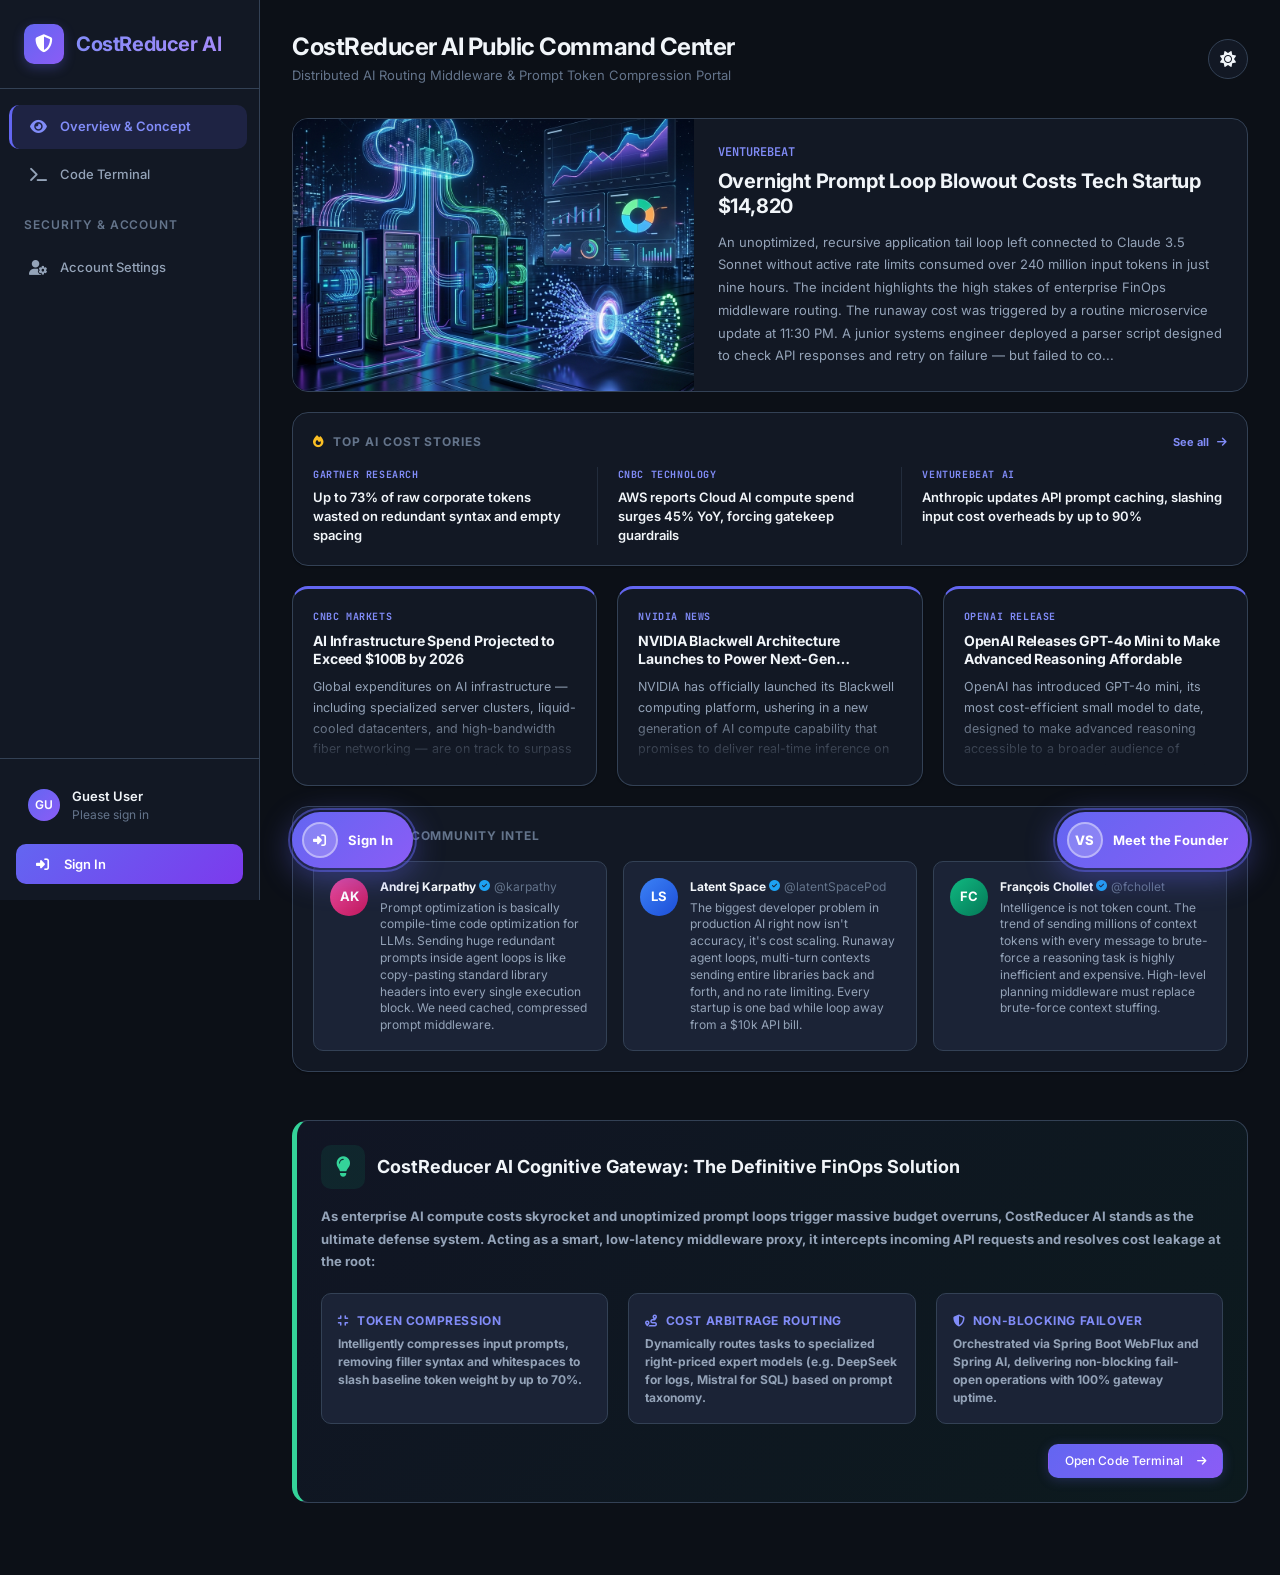
==== frontend/dashboard.html @ 660984e2 "Secure variable configuration for cloud deployment" ====
<!DOCTYPE html>
<html lang="en" style="background-color: #0C1017;">
<head>
    <meta charset="UTF-8">
    <meta name="viewport" content="width=device-width, initial-scale=1.0">
    <meta name="description" content="CostReducer AI Dashboard - Cognitive FinOps AI routing and news portal.">
    <title>Overview & Concept - CostReducer AI</title>
    <link rel="icon" type="image/png" href="images/favicon.png">
    
    <!-- Theme Toggle Flash Prevention -->
    <script>
        (function() {
            const theme = localStorage.getItem('theme') || 'dark';
            if (theme === 'light') {
                document.documentElement.classList.add('light-theme');
                document.documentElement.style.backgroundColor = '#f8fafc';
            } else {
                document.documentElement.style.backgroundColor = '#0C1017';
            }
        })();
    </script>

    <!-- CSS Custom Properties & Core Styles -->
    <link rel="stylesheet" href="css/variables.css">
    <link rel="stylesheet" href="css/base.css">
    <link rel="stylesheet" href="css/components.css">
    <link rel="stylesheet" href="css/layout.css">
    <link rel="stylesheet" href="css/dashboard.css">
    <link rel="stylesheet" href="css/responsive.css">
    
    <!-- Font Awesome Icons -->
    <link rel="stylesheet" href="https://cdnjs.cloudflare.com/ajax/libs/font-awesome/6.4.0/css/all.min.css">
</head>
<body class="bg-primary text-primary">

    <div class="app-layout">
        <!-- Sidebar Navigation Container -->
        <aside id="sidebar" class="sidebar"></aside>

        <!-- Main Content Area -->
        <main class="main-content" style="position: relative;">
            <!-- Header Container -->
            <header id="page-header" class="page-header"></header>

            <!-- Solid White Loading Screen -->
            <div id="page-skeleton" class="skeleton-overlay"></div>

            <!-- Content Wrapper -->
            <div id="main-content-wrapper" style="opacity: 1;">
                <!-- MSN-Style Widgets Layout Grid -->
                <div class="dashboard-widgets-layout">
                    <!-- Right Panel: Main Dashboard News & Financial Widgets Grid -->
                    <div class="dashboard-main-widgets">
                    
                    <!-- News Masonry Grid (Dynamic) -->
                    <div class="news-grid" id="newsGrid"></div>  </div>

                    <!-- STANDOUT SOLUTION CALLOUT BLOCK -->
                    <div class="solution-block-card">
                        <div class="solution-header">
                            <div class="solution-icon">
                                <i class="fas fa-lightbulb"></i>
                            </div>
                            <div class="solution-title">CostReducer AI Cognitive Gateway: The Definitive FinOps Solution</div>
                        </div>
                        <b class="text-secondary" style="font-size: var(--text-sm); line-height: var(--leading-relaxed); margin-bottom: var(--space-4);">
                            As enterprise AI compute costs skyrocket and unoptimized prompt loops trigger massive budget overruns, <b>CostReducer AI</b> stands as the ultimate defense system. Acting as a smart, low-latency middleware proxy, it intercepts incoming API requests and resolves cost leakage at the root:
                        </p>
                        
                        <div class="solution-grid">
                            <!-- Feature 1 -->
                            <div class="solution-item">
                                <div class="solution-item-title"><i class="fas fa-compress" style="margin-right: 4px;"></i> Token Compression</div>
                                <div class="solution-item-desc">
                                    Intelligently compresses input prompts, removing filler syntax and whitespaces to slash baseline token weight by up to 70%.
                                </div>
                            </div>
                            <!-- Feature 2 -->
                            <div class="solution-item">
                                <div class="solution-item-title"><i class="fas fa-route" style="margin-right: 4px;"></i> Cost Arbitrage Routing</div>
                                <div class="solution-item-desc">
                                    Dynamically routes tasks to specialized right-priced expert models (e.g. DeepSeek for logs, Mistral for SQL) based on prompt taxonomy.
                                </div>
                            </div>
                            <!-- Feature 3 -->
                            <div class="solution-item">
                                <div class="solution-item-title"><i class="fas fa-shield-halved" style="margin-right: 4px;"></i> Non-Blocking Failover</div>
                                <div class="solution-item-desc">
                                    Orchestrated via Spring Boot WebFlux and Spring AI, delivering non-blocking fail-open operations with 100% gateway uptime.
                                </div>
                            </div>
                        </div>
                        
                        <div style="margin-top: var(--space-5); display: flex; justify-content: flex-end;">
                            <a href="terminal.html" class="btn btn-primary btn-sm" style="border-radius: var(--radius-md); padding: 8px 16px;">
                                Open Code Terminal <i class="fas fa-arrow-right" style="margin-left: 6px;"></i>
                            </a>
                        </div>
                    </div>
                </div>
            </div>

        </div>

        </main>
    </div>

    <!-- ── Floating "Meet the Founder" FAB ── -->
    <button id="founderFab" onclick="openFounderModal()" aria-label="Meet the Founder">
        <div class="fab-avatar">VS</div>
        <span class="fab-label">Meet the Founder</span>
    </button>

    <!-- ── Floating "Sign In" FAB (Shown only when guest) ── -->
    <button id="signInFab" onclick="window.location.href='login.html'" aria-label="Sign In" style="display: none;">
        <div class="fab-avatar"><i class="fas fa-sign-in-alt"></i></div>
        <span class="fab-label">Sign In</span>
    </button>

    <!-- ── Founder Modal ── -->
    <div id="founderModal" class="founder-modal-overlay" onclick="closeFounderModal(event)">
        <div class="founder-modal-card" onclick="event.stopPropagation()">
            <button class="founder-modal-close" onclick="closeFounderModal(event)" aria-label="Close">
                <i class="fas fa-times"></i>
            </button>

            <!-- About Me heading -->
            <h2 class="founder-about-title">About Me</h2>
            <div class="founder-about-bar"></div>

            <!-- Two-column: photo + bio -->
            <div class="founder-about-body">
                <!-- Left: Photo -->
                <div class="founder-photo-col">
                    <div class="founder-photo-frame">
                        <img src="images/profile-photo.jpg" alt="Ved Shrimali" class="founder-photo-img">
                    </div>
                </div>

                <!-- Right: Bio paragraphs -->
                <div class="founder-bio-col">
                    <p class="founder-bio-para">Hello! I'm <strong>Ved Shrimali</strong>, a passionate Java Backend Developer specializing in Spring Boot and microservices architecture. Currently pursuing B.Tech in Computer Science &amp; Engineering at Pandit Deendayal Energy University (PDEU), Gandhinagar.</p>

                    <p class="founder-bio-para">My journey into backend development started with a fascination for how systems work at scale. I love building robust, efficient APIs and working with distributed systems. My expertise lies in Java, Spring Boot, JPA/Hibernate, and creating RESTful services that power modern applications.</p>

                    <p class="founder-bio-para">I'm particularly interested in microservices architecture, system design, and integrating AI capabilities into backend systems — which led me to build <strong>CostReducer AI</strong>, a smart middleware proxy that optimizes LLM API costs in real time.</p>
                </div>
            </div>

            <!-- Social links -->
            <div class="founder-social-row">
                <a href="https://www.linkedin.com/in/ved-shrimali-73aa58285/" target="_blank" rel="noopener noreferrer" class="founder-social-btn linkedin">
                    <i class="fab fa-linkedin"></i> LinkedIn
                </a>
                <a href="https://ved1001.github.io/" target="_blank" rel="noopener noreferrer" class="founder-social-btn portfolio">
                    <i class="fas fa-globe"></i> Portfolio
                </a>
            </div>
        </div>
    </div>

    <!-- Newspaper & Tweet Reader Modal -->
    <div id="readerModal" class="modal-overlay" onclick="closeReaderModal(event)">
        <div class="modal-content" onclick="event.stopPropagation()">
            <button class="modal-close-btn" onclick="closeReaderModal(event)">
                <i class="fas fa-times"></i>
            </button>
            <div id="readerContent">
                <!-- Injected dynamically -->
            </div>
        </div>
    </div>

    <!-- Scripts -->
    <script src="js/config.js"></script>
    <script src="js/api.js"></script>
    <script src="js/guard.js"></script>
    <script src="js/components.js"></script>
    <script src="js/dashboard.js"></script>

    <script>
        function openFounderModal() {
            document.getElementById('founderModal').classList.add('active');
            document.body.style.overflow = 'hidden';
        }
        function closeFounderModal(e) {
            if (!e || e.target === document.getElementById('founderModal') || e.currentTarget.classList.contains('founder-modal-close')) {
                document.getElementById('founderModal').classList.remove('active');
                document.body.style.overflow = '';
            }
        }
        document.addEventListener('keydown', e => {
            if (e.key === 'Escape') closeFounderModal({ target: document.getElementById('founderModal') });
        });
    </script>
</body>
</html>
---- frontend/css/variables.css ----
/* =============================================
   ROUTEMASTER DESIGN SYSTEM — CSS Custom Properties
   ============================================= */

:root {
    /* ── Primary Colors ── */
    --primary: #6366f1;
    --primary-hover: #4f46e5;
    --primary-light: #818cf8;
    --primary-glow: rgba(99, 102, 241, 0.15);
    --primary-glow-strong: rgba(99, 102, 241, 0.35);

    /* ── Secondary & Accent ── */
    --secondary: #0ea5e9;
    --secondary-hover: #0284c7;
    --secondary-light: #38bdf8;
    --accent: #8b5cf6;
    --accent-hover: #7c3aed;
    --accent-light: #a78bfa;

    /* ── Semantic Colors ── */
    --success: #10b981;
    --success-hover: #059669;
    --success-light: #34d399;
    --success-bg: rgba(16, 185, 129, 0.1);
    --warning: #f59e0b;
    --warning-hover: #d97706;
    --warning-light: #fbbf24;
    --warning-bg: rgba(245, 158, 11, 0.1);
    --danger: #ef4444;
    --danger-hover: #dc2626;
    --danger-light: #f87171;
    --danger-bg: rgba(239, 68, 68, 0.1);
    --info: #0ea5e9;
    --info-bg: rgba(14, 165, 233, 0.1);

    /* ── Background Colors ── */
    --bg-primary: #0C1017;    /* Cyber-SOC Matte base */
    --bg-secondary: #121824;  /* Deep slate secondary */
    --bg-tertiary: #1b2336;   /* Alert/SOC active dark gray */
    --bg-card: rgba(18, 24, 36, 0.75);
    --bg-card-hover: rgba(18, 24, 36, 0.95);
    --bg-card-solid: #121824;
    --bg-input: #080b10;
    --bg-input-focus: #0c1017;
    --bg-overlay: rgba(0, 0, 0, 0.8);
    --bg-glass: rgba(12, 16, 23, 0.7);

    /* ── Text Colors ── */
    --text-primary: #f1f5f9;
    --text-secondary: #94a3b8;
    --text-muted: #64748b;
    --text-inverse: #0f172a;
    --text-link: #818cf8;
    --text-link-hover: #a5b4fc;

    /* ── Border Colors ── */
    --border: #334155;
    --border-hover: #475569;
    --border-focus: #6366f1;
    --border-light: rgba(51, 65, 85, 0.5);

    /* ── Typography ── */
    --font-sans: 'Inter', -apple-system, BlinkMacSystemFont, 'Segoe UI', Roboto, sans-serif;
    --font-mono: 'JetBrains Mono', 'Fira Code', 'Cascadia Code', monospace;

    --text-xs: 0.75rem;
    --text-sm: 0.8125rem;
    --text-base: 0.9375rem;
    --text-md: 1rem;
    --text-lg: 1.125rem;
    --text-xl: 1.25rem;
    --text-2xl: 1.5rem;
    --text-3xl: 1.875rem;
    --text-4xl: 2.25rem;

    --font-light: 300;
    --font-regular: 400;
    --font-medium: 500;
    --font-semibold: 600;
    --font-bold: 700;

    --leading-tight: 1.25;
    --leading-normal: 1.5;
    --leading-relaxed: 1.75;

    /* ── Spacing Scale ── */
    --space-1: 4px;
    --space-2: 8px;
    --space-3: 12px;
    --space-4: 16px;
    --space-5: 20px;
    --space-6: 24px;
    --space-7: 28px;
    --space-8: 32px;
    --space-10: 40px;
    --space-12: 48px;
    --space-16: 64px;

    /* ── Border Radius ── */
    --radius-sm: 6px;
    --radius-md: 10px;
    --radius-lg: 16px;
    --radius-xl: 24px;
    --radius-full: 9999px;

    /* ── Shadows ── */
    --shadow-sm: 0 1px 2px rgba(0, 0, 0, 0.3);
    --shadow-card: 0 4px 24px rgba(0, 0, 0, 0.25), 0 1px 4px rgba(0, 0, 0, 0.15);
    --shadow-glow: 0 0 20px rgba(99, 102, 241, 0.15), 0 0 40px rgba(99, 102, 241, 0.05);
    --shadow-glow-strong: 0 0 30px rgba(99, 102, 241, 0.25), 0 0 60px rgba(99, 102, 241, 0.1);
    --shadow-elevated: 0 8px 40px rgba(0, 0, 0, 0.4), 0 2px 8px rgba(0, 0, 0, 0.2);
    --shadow-modal: 0 20px 60px rgba(0, 0, 0, 0.5), 0 4px 16px rgba(0, 0, 0, 0.3);
    --shadow-input-focus: 0 0 0 3px rgba(99, 102, 241, 0.2), 0 0 16px rgba(99, 102, 241, 0.1);
    --shadow-success-glow: 0 0 20px rgba(16, 185, 129, 0.2);
    --shadow-danger-glow: 0 0 20px rgba(239, 68, 68, 0.2);

    /* ── Transitions ── */
    --transition-fast: 0.15s ease;
    --transition-normal: 0.3s ease;
    --transition-slow: 0.5s ease;
    --transition-bounce: 0.4s cubic-bezier(0.34, 1.56, 0.64, 1);

    /* ── Z-Index Scale ── */
    --z-sidebar: 100;
    --z-header: 200;
    --z-modal-overlay: 500;
    --z-modal: 510;
    --z-toast: 1000;
    --z-tooltip: 900;

    /* ── Sidebar ── */
    --sidebar-width: 260px;
    --sidebar-collapsed-width: 72px;

    /* ── Glassmorphism ── */
    --glass-bg: rgba(30, 41, 59, 0.6);
    --glass-border: rgba(148, 163, 184, 0.08);
    --glass-blur: blur(16px);
    --glass-blur-heavy: blur(24px);
}

html.light-theme {
    /* ── Light Primary & Glow Overrides ── */
    --primary-light: #4338ca;      /* Indigo-700 */
    --primary-hover: #3730a3;
    --primary-glow: rgba(79, 70, 229, 0.08);
    --primary-glow-strong: rgba(79, 70, 229, 0.18);
    --secondary-light: #0369a1;    /* Sky-700 blue */
    --accent-light: #6d28d9;       /* Violet-700 */

    /* ── Light Semantic Overrides ── */
    --success-light: #047857;      /* Emerald-700 green */
    --success-bg: rgba(4, 120, 87, 0.08);
    --warning-light: #b45309;      /* Amber-700 orange */
    --warning-bg: rgba(180, 83, 9, 0.08);
    --danger-light: #b91c1c;       /* Red-700 red */
    --danger-bg: rgba(185, 28, 28, 0.08);
    --info-bg: rgba(3, 105, 161, 0.08);

    /* ── Light Background Colors ── */
    --bg-primary: #f8fafc;
    --bg-secondary: #ffffff;
    --bg-tertiary: #f1f5f9;
    --bg-card: rgba(255, 255, 255, 0.85);
    --bg-card-hover: rgba(255, 255, 255, 0.98);
    --bg-card-solid: #ffffff;
    --bg-input: #f1f5f9;
    --bg-input-focus: #ffffff;
    --bg-overlay: rgba(15, 23, 42, 0.35);
    --bg-glass: rgba(255, 255, 255, 0.75);

    /* ── Light Text Colors ── */
    --text-primary: #0f172a;
    --text-secondary: #334155;
    --text-muted: #64748b;
    --text-inverse: #ffffff;
    --text-link: #4338ca;
    --text-link-hover: #3730a3;

    /* ── Light Border Colors ── */
    --border: #e2e8f0;
    --border-hover: #cbd5e1;
    --border-focus: #6366f1;
    --border-light: rgba(226, 232, 240, 0.8);

    /* ── Glassmorphism ── */
    --glass-bg: rgba(255, 255, 255, 0.45);
    --glass-border: rgba(15, 23, 42, 0.05);
}
---- frontend/css/base.css ----
/* =============================================
   ROUTEMASTER — Base Styles & Reset
   ============================================= */

/* ── Google Fonts ── */
@import url('https://fonts.googleapis.com/css2?family=Inter:wght@300;400;500;600;700&family=JetBrains+Mono:wght@400;500;600&display=swap');

/* ── Reset ── */
*,
*::before,
*::after {
    box-sizing: border-box;
    margin: 0;
    padding: 0;
}

html {
    font-size: 16px;
    -webkit-font-smoothing: antialiased;
    -moz-osx-font-smoothing: grayscale;
    text-rendering: optimizeLegibility;
    scroll-behavior: smooth;
}

body {
    font-family: var(--font-sans);
    font-size: var(--text-base);
    font-weight: var(--font-regular);
    line-height: var(--leading-normal);
    color: var(--text-primary);
    background-color: var(--bg-primary);
    min-height: 100vh;
    overflow-x: hidden;
}

/* ── Scrollbar ── */
::-webkit-scrollbar {
    width: 6px;
    height: 6px;
}

::-webkit-scrollbar-track {
    background: var(--bg-primary);
}

::-webkit-scrollbar-thumb {
    background: var(--border);
    border-radius: var(--radius-full);
}

::-webkit-scrollbar-thumb:hover {
    background: var(--border-hover);
}

* {
    scrollbar-width: thin;
    scrollbar-color: var(--border) var(--bg-primary);
}

/* ── Selection ── */
::selection {
    background: var(--primary);
    color: #fff;
}

::-moz-selection {
    background: var(--primary);
    color: #fff;
}

/* ── Typography ── */
h1, h2, h3, h4, h5, h6 {
    font-weight: var(--font-semibold);
    line-height: var(--leading-tight);
    color: var(--text-primary);
    letter-spacing: -0.01em;
}

h1 {
    font-size: var(--text-4xl);
    font-weight: var(--font-bold);
    letter-spacing: -0.025em;
}

h2 {
    font-size: var(--text-3xl);
    font-weight: var(--font-bold);
    letter-spacing: -0.02em;
}

h3 {
    font-size: var(--text-2xl);
}

h4 {
    font-size: var(--text-xl);
}

h5 {
    font-size: var(--text-lg);
}

h6 {
    font-size: var(--text-md);
}

p {
    color: var(--text-secondary);
    line-height: var(--leading-relaxed);
    margin-bottom: var(--space-4);
}

p:last-child {
    margin-bottom: 0;
}

small {
    font-size: var(--text-sm);
    color: var(--text-muted);
}

strong {
    font-weight: var(--font-semibold);
    color: var(--text-primary);
}

a {
    color: var(--text-link);
    text-decoration: none;
    transition: color var(--transition-fast);
}

a:hover {
    color: var(--text-link-hover);
}

code, pre {
    font-family: var(--font-mono);
}

code {
    font-size: var(--text-sm);
    color: var(--primary-light);
    background: var(--primary-glow);
    padding: 2px 6px;
    border-radius: var(--radius-sm);
}

pre {
    background: var(--bg-primary);
    border: 1px solid var(--border);
    border-radius: var(--radius-md);
    padding: var(--space-4);
    overflow-x: auto;
    font-size: var(--text-sm);
}

ul, ol {
    list-style: none;
}

img {
    max-width: 100%;
    height: auto;
    display: block;
}

button {
    font-family: inherit;
    cursor: pointer;
    border: none;
    outline: none;
    background: none;
}

input, textarea, select {
    font-family: inherit;
    font-size: inherit;
    outline: none;
    border: none;
}

hr {
    border: none;
    border-top: 1px solid var(--border);
    margin: var(--space-6) 0;
}

/* ── Utility Classes ── */

/* Text */
.text-center { text-align: center; }
.text-left { text-align: left; }
.text-right { text-align: right; }
.text-primary-color { color: var(--primary); }
.text-secondary { color: var(--text-secondary); }
.text-muted { color: var(--text-muted); }
.text-success { color: var(--success); }
.text-warning { color: var(--warning); }
.text-danger { color: var(--danger); }
.text-sm { font-size: var(--text-sm); }
.text-xs { font-size: var(--text-xs); }
.text-lg { font-size: var(--text-lg); }
.text-mono { font-family: var(--font-mono); }
.font-medium { font-weight: var(--font-medium); }
.font-semibold { font-weight: var(--font-semibold); }
.font-bold { font-weight: var(--font-bold); }
.truncate {
    overflow: hidden;
    text-overflow: ellipsis;
    white-space: nowrap;
}

/* Spacing */
.mt-1 { margin-top: var(--space-2); }
.mt-2 { margin-top: var(--space-4); }
.mt-3 { margin-top: var(--space-6); }
.mt-4 { margin-top: var(--space-8); }
.mb-1 { margin-bottom: var(--space-2); }
.mb-2 { margin-bottom: var(--space-4); }
.mb-3 { margin-bottom: var(--space-6); }
.mb-4 { margin-bottom: var(--space-8); }
.ml-1 { margin-left: var(--space-2); }
.ml-2 { margin-left: var(--space-4); }
.mr-1 { margin-right: var(--space-2); }
.mr-2 { margin-right: var(--space-4); }
.p-1 { padding: var(--space-2); }
.p-2 { padding: var(--space-4); }
.p-3 { padding: var(--space-6); }
.p-4 { padding: var(--space-8); }
.px-2 { padding-left: var(--space-4); padding-right: var(--space-4); }
.py-2 { padding-top: var(--space-4); padding-bottom: var(--space-4); }
.gap-1 { gap: var(--space-2); }
.gap-2 { gap: var(--space-4); }
.gap-3 { gap: var(--space-6); }
.gap-4 { gap: var(--space-8); }

/* Flexbox */
.flex { display: flex; }
.flex-col { flex-direction: column; }
.flex-row { flex-direction: row; }
.flex-wrap { flex-wrap: wrap; }
.items-center { align-items: center; }
.items-start { align-items: flex-start; }
.items-end { align-items: flex-end; }
.justify-center { justify-content: center; }
.justify-between { justify-content: space-between; }
.justify-end { justify-content: flex-end; }
.flex-1 { flex: 1; }
.flex-shrink-0 { flex-shrink: 0; }

/* Grid */
.grid { display: grid; }
.grid-2 { grid-template-columns: repeat(2, 1fr); }
.grid-3 { grid-template-columns: repeat(3, 1fr); }
.grid-4 { grid-template-columns: repeat(4, 1fr); }

/* Display */
.block { display: block; }
.inline { display: inline; }
.inline-block { display: inline-block; }
.hidden { display: none; }
.visible { visibility: visible; }
.invisible { visibility: hidden; }

/* Width/Height */
.w-full { width: 100%; }
.h-full { height: 100%; }
.min-h-screen { min-height: 100vh; }

/* Position */
.relative { position: relative; }
.absolute { position: absolute; }
.fixed { position: fixed; }
.sticky { position: sticky; }

/* Overflow */
.overflow-hidden { overflow: hidden; }
.overflow-auto { overflow: auto; }
.overflow-y-auto { overflow-y: auto; }

/* Border */
.border { border: 1px solid var(--border); }
.border-b { border-bottom: 1px solid var(--border); }
.rounded-sm { border-radius: var(--radius-sm); }
.rounded-md { border-radius: var(--radius-md); }
.rounded-lg { border-radius: var(--radius-lg); }
.rounded-full { border-radius: var(--radius-full); }

/* Cursor */
.cursor-pointer { cursor: pointer; }

/* Transitions */
.transition { transition: all var(--transition-normal); }

/* Animation base */
@keyframes fadeIn {
    from { opacity: 0; }
    to { opacity: 1; }
}

@keyframes fadeInUp {
    from {
        opacity: 0;
        transform: translateY(16px);
    }
    to {
        opacity: 1;
        transform: translateY(0);
    }
}

@keyframes fadeInDown {
    from {
        opacity: 0;
        transform: translateY(-16px);
    }
    to {
        opacity: 1;
        transform: translateY(0);
    }
}

@keyframes slideInRight {
    from {
        opacity: 0;
        transform: translateX(24px);
    }
    to {
        opacity: 1;
        transform: translateX(0);
    }
}

@keyframes scaleIn {
    from {
        opacity: 0;
        transform: scale(0.95);
    }
    to {
        opacity: 1;
        transform: scale(1);
    }
}

@keyframes pulse {
    0%, 100% { opacity: 1; }
    50% { opacity: 0.5; }
}

@keyframes shimmer {
    0% { background-position: -200% 0; }
    100% { background-position: 200% 0; }
}

.animate-fade-in { animation: fadeIn 0.4s ease forwards; }
.animate-fade-in-up { animation: fadeInUp 0.4s ease forwards; }
.animate-fade-in-down { animation: fadeInDown 0.4s ease forwards; }
.animate-slide-in-right { animation: slideInRight 0.4s ease forwards; }
.animate-scale-in { animation: scaleIn 0.3s ease forwards; }

/* Stagger delays */
.delay-1 { animation-delay: 0.05s; }
.delay-2 { animation-delay: 0.1s; }
.delay-3 { animation-delay: 0.15s; }
.delay-4 { animation-delay: 0.2s; }
.delay-5 { animation-delay: 0.25s; }
---- frontend/css/components.css ----
/* =============================================
   ROUTEMASTER — Reusable Components
   ============================================= */

/* ── Buttons ── */
.btn {
    display: inline-flex;
    align-items: center;
    justify-content: center;
    gap: var(--space-2);
    padding: var(--space-3) var(--space-6);
    font-size: var(--text-sm);
    font-weight: var(--font-medium);
    line-height: 1;
    border: 1px solid transparent;
    border-radius: var(--radius-md);
    cursor: pointer;
    transition: all var(--transition-normal);
    white-space: nowrap;
    user-select: none;
    position: relative;
    overflow: hidden;
    text-decoration: none;
    letter-spacing: 0.01em;
    min-height: 42px;
}

.btn:active {
    transform: scale(0.97);
}

.btn:disabled {
    opacity: 0.5;
    cursor: not-allowed;
    transform: none;
}

.btn i {
    font-size: 0.9em;
}

.btn-primary {
    background: linear-gradient(135deg, var(--primary), var(--accent));
    color: #fff;
    box-shadow: 0 2px 12px rgba(99, 102, 241, 0.25);
}

.btn-primary:hover:not(:disabled) {
    box-shadow: 0 4px 20px rgba(99, 102, 241, 0.4);
    transform: translateY(-1px);
}

.btn-primary:active:not(:disabled) {
    transform: translateY(0) scale(0.97);
}

.btn-secondary {
    background: var(--bg-secondary);
    color: var(--text-primary);
    border-color: var(--border);
}

.btn-secondary:hover:not(:disabled) {
    background: var(--bg-tertiary);
    border-color: var(--border-hover);
    transform: translateY(-1px);
}

.btn-danger {
    background: var(--danger);
    color: #fff;
    box-shadow: 0 2px 12px rgba(239, 68, 68, 0.2);
}

.btn-danger:hover:not(:disabled) {
    background: var(--danger-hover);
    box-shadow: 0 4px 20px rgba(239, 68, 68, 0.35);
    transform: translateY(-1px);
}

.btn-success {
    background: var(--success);
    color: #fff;
    box-shadow: 0 2px 12px rgba(16, 185, 129, 0.2);
}

.btn-success:hover:not(:disabled) {
    background: var(--success-hover);
    box-shadow: 0 4px 20px rgba(16, 185, 129, 0.35);
    transform: translateY(-1px);
}

.btn-ghost {
    background: transparent;
    color: var(--text-secondary);
    border-color: transparent;
}

.btn-ghost:hover:not(:disabled) {
    background: var(--primary-glow);
    color: var(--primary-light);
}

.btn-outline {
    background: transparent;
    color: var(--primary-light);
    border-color: var(--primary);
}

.btn-outline:hover:not(:disabled) {
    background: var(--primary-glow);
    box-shadow: var(--shadow-glow);
}

.btn-sm {
    padding: var(--space-2) var(--space-4);
    font-size: var(--text-xs);
    min-height: 34px;
    border-radius: var(--radius-sm);
}

.btn-lg {
    padding: var(--space-4) var(--space-8);
    font-size: var(--text-md);
    min-height: 50px;
    border-radius: var(--radius-md);
}

.btn-icon {
    width: 38px;
    height: 38px;
    padding: 0;
    border-radius: var(--radius-md);
    font-size: var(--text-base);
}

.btn-icon.btn-sm {
    width: 32px;
    height: 32px;
    min-height: 32px;
}

/* ── Cards ── */
.card {
    background: var(--bg-card);
    backdrop-filter: var(--glass-blur);
    -webkit-backdrop-filter: var(--glass-blur);
    border: 1px solid var(--glass-border);
    border-radius: var(--radius-lg);
    padding: var(--space-6);
    box-shadow: var(--shadow-card);
    transition: all var(--transition-normal);
}

.card:hover {
    background: var(--bg-card-hover);
}

.card-header {
    display: flex;
    align-items: center;
    justify-content: space-between;
    margin-bottom: var(--space-6);
    padding-bottom: var(--space-4);
    border-bottom: 1px solid var(--border);
}

.card-header h3,
.card-header h4 {
    margin: 0;
}

.card-title {
    font-size: var(--text-lg);
    font-weight: var(--font-semibold);
    color: var(--text-primary);
}

.card-body {
    flex: 1;
}

/* ── Forms ── */
.form-group {
    margin-bottom: var(--space-5);
}

.form-label {
    display: block;
    font-size: var(--text-sm);
    font-weight: var(--font-medium);
    color: var(--text-secondary);
    margin-bottom: var(--space-2);
    letter-spacing: 0.01em;
}

.form-input-wrapper {
    position: relative;
    display: flex;
    align-items: center;
}

.form-input-wrapper .input-icon {
    position: absolute;
    left: var(--space-4);
    color: var(--text-muted);
    font-size: var(--text-base);
    pointer-events: none;
    transition: color var(--transition-fast);
    z-index: 1;
}

.form-input-wrapper .form-input {
    padding-left: 44px;
}

.form-input {
    width: 100%;
    padding: var(--space-3) var(--space-4);
    background: var(--bg-input);
    border: 1px solid var(--border);
    border-radius: var(--radius-md);
    color: var(--text-primary);
    font-size: var(--text-base);
    transition: all var(--transition-normal);
    min-height: 46px;
}

.form-input::placeholder {
    color: var(--text-muted);
}

.form-input:hover {
    border-color: var(--border-hover);
}

.form-input:focus {
    border-color: var(--border-focus);
    background: var(--bg-input-focus);
    box-shadow: var(--shadow-input-focus);
}

.form-input:focus + .input-icon,
.form-input-wrapper:focus-within .input-icon {
    color: var(--primary-light);
}

.form-input.error {
    border-color: var(--danger);
    box-shadow: 0 0 0 3px rgba(239, 68, 68, 0.15);
}

.form-error {
    font-size: var(--text-xs);
    color: var(--danger-light);
    margin-top: var(--space-1);
    display: flex;
    align-items: center;
    gap: var(--space-1);
}

.form-hint {
    font-size: var(--text-xs);
    color: var(--text-muted);
    margin-top: var(--space-1);
}

textarea.form-input {
    resize: vertical;
    min-height: 100px;
}

/* ── Tables ── */
.table-wrapper {
    overflow-x: auto;
    border-radius: var(--radius-md);
}

.table {
    width: 100%;
    border-collapse: collapse;
    font-size: var(--text-sm);
}

.table th {
    padding: var(--space-3) var(--space-4);
    text-align: left;
    font-weight: var(--font-semibold);
    color: var(--text-secondary);
    font-size: var(--text-xs);
    text-transform: uppercase;
    letter-spacing: 0.05em;
    border-bottom: 1px solid var(--border);
    background: var(--bg-tertiary);
    white-space: nowrap;
}

.table td {
    padding: var(--space-3) var(--space-4);
    color: var(--text-primary);
    border-bottom: 1px solid var(--border-light);
    vertical-align: middle;
}

.table tbody tr {
    transition: background var(--transition-fast);
}

.table tbody tr:hover {
    background: rgba(99, 102, 241, 0.04);
}

.table tbody tr:last-child td {
    border-bottom: none;
}

.table-actions {
    display: flex;
    align-items: center;
    gap: var(--space-2);
}

/* ── Badges ── */
.badge {
    display: inline-flex;
    align-items: center;
    gap: var(--space-1);
    padding: 3px 10px;
    font-size: var(--text-xs);
    font-weight: var(--font-medium);
    border-radius: var(--radius-full);
    line-height: 1.4;
    letter-spacing: 0.01em;
}

.badge-primary {
    background: var(--primary-glow);
    color: var(--primary-light);
}

.badge-success {
    background: var(--success-bg);
    color: var(--success-light);
}

.badge-warning {
    background: var(--warning-bg);
    color: var(--warning-light);
}

.badge-danger {
    background: var(--danger-bg);
    color: var(--danger-light);
}

.badge-info {
    background: var(--info-bg);
    color: var(--secondary-light);
}

.badge-dot::before {
    content: '';
    width: 6px;
    height: 6px;
    border-radius: 50%;
    background: currentColor;
}

/* ── Stat Cards ── */
.stat-card {
    background: var(--bg-card);
    backdrop-filter: var(--glass-blur);
    -webkit-backdrop-filter: var(--glass-blur);
    border: 1px solid var(--glass-border);
    border-radius: var(--radius-lg);
    padding: var(--space-6);
    box-shadow: var(--shadow-card);
    display: flex;
    align-items: flex-start;
    gap: var(--space-4);
    transition: all var(--transition-normal);
    position: relative;
    overflow: hidden;
}

.stat-card::before {
    content: '';
    position: absolute;
    top: 0;
    left: 0;
    right: 0;
    height: 2px;
    background: linear-gradient(90deg, var(--primary), var(--accent));
    opacity: 0;
    transition: opacity var(--transition-normal);
}

.stat-card:hover {
    background: var(--bg-card-hover);
    transform: translateY(-2px);
    box-shadow: var(--shadow-elevated);
}

.stat-card:hover::before {
    opacity: 1;
}

.stat-icon {
    width: 48px;
    height: 48px;
    border-radius: var(--radius-md);
    display: flex;
    align-items: center;
    justify-content: center;
    font-size: var(--text-xl);
    flex-shrink: 0;
}

.stat-icon.primary {
    background: var(--primary-glow);
    color: var(--primary-light);
}

.stat-icon.success {
    background: var(--success-bg);
    color: var(--success-light);
}

.stat-icon.warning {
    background: var(--warning-bg);
    color: var(--warning-light);
}

.stat-icon.info {
    background: var(--info-bg);
    color: var(--secondary-light);
}

.stat-content {
    flex: 1;
    min-width: 0;
}

.stat-value {
    font-size: var(--text-3xl);
    font-weight: var(--font-bold);
    color: var(--text-primary);
    line-height: 1;
    margin-bottom: var(--space-1);
    letter-spacing: -0.02em;
}

.stat-label {
    font-size: var(--text-sm);
    color: var(--text-muted);
    font-weight: var(--font-medium);
}

/* ── Toast Notifications ── */
.toast-container {
    position: fixed;
    top: var(--space-6);
    right: var(--space-6);
    z-index: var(--z-toast);
    display: flex;
    flex-direction: column;
    gap: var(--space-3);
    max-width: 400px;
    pointer-events: none;
}

.toast {
    display: flex;
    align-items: flex-start;
    gap: var(--space-3);
    padding: var(--space-4) var(--space-5);
    background: var(--bg-card-solid);
    border: 1px solid var(--border);
    border-radius: var(--radius-md);
    box-shadow: var(--shadow-elevated);
    color: var(--text-primary);
    font-size: var(--text-sm);
    pointer-events: auto;
    animation: toastSlideIn 0.4s cubic-bezier(0.34, 1.56, 0.64, 1) forwards;
    backdrop-filter: var(--glass-blur);
    -webkit-backdrop-filter: var(--glass-blur);
    position: relative;
    overflow: hidden;
}

.toast::before {
    content: '';
    position: absolute;
    left: 0;
    top: 0;
    bottom: 0;
    width: 3px;
}

.toast-success::before { background: var(--success); }
.toast-error::before { background: var(--danger); }
.toast-info::before { background: var(--info); }
.toast-warning::before { background: var(--warning); }

.toast-icon {
    width: 20px;
    height: 20px;
    border-radius: 50%;
    display: flex;
    align-items: center;
    justify-content: center;
    font-size: 11px;
    flex-shrink: 0;
    margin-top: 1px;
}

.toast-success .toast-icon {
    background: var(--success-bg);
    color: var(--success);
}

.toast-error .toast-icon {
    background: var(--danger-bg);
    color: var(--danger);
}

.toast-info .toast-icon {
    background: var(--info-bg);
    color: var(--info);
}

.toast-warning .toast-icon {
    background: var(--warning-bg);
    color: var(--warning);
}

.toast-body {
    flex: 1;
    line-height: var(--leading-normal);
}

.toast-close {
    color: var(--text-muted);
    cursor: pointer;
    padding: 2px;
    font-size: 14px;
    transition: color var(--transition-fast);
    flex-shrink: 0;
}

.toast-close:hover {
    color: var(--text-primary);
}

.toast.removing {
    animation: toastSlideOut 0.3s ease forwards;
}

@keyframes toastSlideIn {
    from {
        opacity: 0;
        transform: translateX(100%) scale(0.95);
    }
    to {
        opacity: 1;
        transform: translateX(0) scale(1);
    }
}

@keyframes toastSlideOut {
    from {
        opacity: 1;
        transform: translateX(0) scale(1);
    }
    to {
        opacity: 0;
        transform: translateX(100%) scale(0.95);
    }
}

/* ── Modal ── */
.modal-overlay {
    position: fixed;
    inset: 0;
    background: var(--bg-overlay);
    backdrop-filter: blur(4px);
    -webkit-backdrop-filter: blur(4px);
    z-index: var(--z-modal-overlay);
    display: none;
    align-items: center;
    justify-content: center;
    padding: var(--space-6);
    animation: fadeIn 0.2s ease;
}

.modal-overlay.active {
    display: flex;
}

.modal {
    background: var(--bg-card-solid);
    border: 1px solid var(--border);
    border-radius: var(--radius-lg);
    box-shadow: var(--shadow-modal);
    width: 100%;
    max-width: 560px;
    max-height: 85vh;
    overflow-y: auto;
    animation: scaleIn 0.3s cubic-bezier(0.34, 1.56, 0.64, 1) forwards;
    z-index: var(--z-modal);
}

.modal-header {
    display: flex;
    align-items: center;
    justify-content: space-between;
    padding: var(--space-5) var(--space-6);
    border-bottom: 1px solid var(--border);
}

.modal-header h3 {
    font-size: var(--text-lg);
    margin: 0;
}

.modal-close {
    width: 32px;
    height: 32px;
    border-radius: var(--radius-sm);
    display: flex;
    align-items: center;
    justify-content: center;
    color: var(--text-muted);
    transition: all var(--transition-fast);
    cursor: pointer;
    font-size: 18px;
}

.modal-close:hover {
    background: var(--bg-tertiary);
    color: var(--text-primary);
}

.modal-body {
    padding: var(--space-6);
}

.modal-footer {
    display: flex;
    align-items: center;
    justify-content: flex-end;
    gap: var(--space-3);
    padding: var(--space-4) var(--space-6);
    border-top: 1px solid var(--border);
}

/* ── Loading Spinner ── */
.loading-spinner {
    width: 20px;
    height: 20px;
    border: 2px solid rgba(255, 255, 255, 0.15);
    border-top-color: currentColor;
    border-radius: 50%;
    animation: spin 0.7s linear infinite;
    display: inline-block;
}

.loading-spinner.lg {
    width: 36px;
    height: 36px;
    border-width: 3px;
}

.loading-spinner.xl {
    width: 48px;
    height: 48px;
    border-width: 4px;
}

@keyframes spin {
    to { transform: rotate(360deg); }
}

.page-loader {
    display: flex;
    flex-direction: column;
    align-items: center;
    justify-content: center;
    gap: var(--space-4);
    padding: var(--space-16) 0;
    color: var(--text-muted);
}

.page-loader .loading-spinner {
    color: var(--primary);
}

/* ── Empty State ── */
.empty-state {
    display: flex;
    flex-direction: column;
    align-items: center;
    justify-content: center;
    padding: var(--space-16) var(--space-6);
    text-align: center;
}

.empty-state-icon {
    width: 80px;
    height: 80px;
    border-radius: var(--radius-xl);
    background: var(--primary-glow);
    display: flex;
    align-items: center;
    justify-content: center;
    font-size: 32px;
    color: var(--primary-light);
    margin-bottom: var(--space-6);
}

.empty-state h3 {
    font-size: var(--text-xl);
    margin-bottom: var(--space-2);
}

.empty-state p {
    color: var(--text-muted);
    max-width: 360px;
    margin-bottom: var(--space-6);
}

/* ── Avatar ── */
.avatar {
    width: 40px;
    height: 40px;
    border-radius: 50%;
    background: linear-gradient(135deg, var(--primary), var(--accent));
    display: flex;
    align-items: center;
    justify-content: center;
    font-size: var(--text-sm);
    font-weight: var(--font-semibold);
    color: #fff;
    flex-shrink: 0;
    text-transform: uppercase;
    user-select: none;
}

.avatar.sm {
    width: 32px;
    height: 32px;
    font-size: var(--text-xs);
}

.avatar.lg {
    width: 56px;
    height: 56px;
    font-size: var(--text-xl);
}

.avatar.xl {
    width: 80px;
    height: 80px;
    font-size: var(--text-3xl);
    border: 3px solid transparent;
    background-clip: padding-box;
    position: relative;
}

.avatar.xl::before {
    content: '';
    position: absolute;
    inset: -3px;
    border-radius: 50%;
    background: linear-gradient(135deg, var(--primary), var(--accent));
    z-index: -1;
}

/* ── Tooltip ── */
.tooltip-wrapper {
    position: relative;
    display: inline-flex;
}

.tooltip-wrapper::after {
    content: attr(data-tooltip);
    position: absolute;
    bottom: calc(100% + 8px);
    left: 50%;
    transform: translateX(-50%) scale(0.9);
    background: var(--bg-tertiary);
    color: var(--text-primary);
    font-size: var(--text-xs);
    font-weight: var(--font-medium);
    padding: 6px 10px;
    border-radius: var(--radius-sm);
    white-space: nowrap;
    pointer-events: none;
    opacity: 0;
    transition: all var(--transition-fast);
    border: 1px solid var(--border);
    z-index: var(--z-tooltip);
}

.tooltip-wrapper:hover::after {
    opacity: 1;
    transform: translateX(-50%) scale(1);
}

/* ── Divider ── */
.divider {
    display: flex;
    align-items: center;
    gap: var(--space-4);
    color: var(--text-muted);
    font-size: var(--text-sm);
    margin: var(--space-6) 0;
}

.divider::before,
.divider::after {
    content: '';
    flex: 1;
    height: 1px;
    background: var(--border);
}

/* ── Confirm Dialog ── */
.confirm-dialog {
    text-align: center;
}

.confirm-dialog .confirm-icon {
    width: 56px;
    height: 56px;
    border-radius: 50%;
    background: var(--danger-bg);
    color: var(--danger);
    display: flex;
    align-items: center;
    justify-content: center;
    font-size: 24px;
    margin: 0 auto var(--space-5);
}

.confirm-dialog p {
    color: var(--text-secondary);
    margin-bottom: var(--space-6);
}

.confirm-actions {
    display: flex;
    gap: var(--space-3);
    justify-content: center;
}

/* ── Skeleton Loading ── */
.skeleton {
    background: linear-gradient(90deg, var(--bg-secondary) 25%, var(--bg-tertiary) 50%, var(--bg-secondary) 75%);
    background-size: 200% 100%;
    animation: shimmer 1.5s infinite;
    border-radius: var(--radius-sm);
}

.skeleton-text {
    height: 14px;
    margin-bottom: var(--space-2);
    width: 100%;
}

.skeleton-text.short { width: 60%; }
.skeleton-text.medium { width: 80%; }

.skeleton-heading {
    height: 24px;
    width: 40%;
    margin-bottom: var(--space-4);
}

.skeleton-card {
    height: 120px;
    border-radius: var(--radius-lg);
}

/* ── Solid White Loading Screen ── */
.skeleton-overlay {
    position: fixed;
    top: 0;
    left: 0;
    right: 0;
    bottom: 0;
    background: #0C1017;
    z-index: 10000;
    opacity: 1;
    transition: opacity 0.5s ease;
    display: flex;
    align-items: center;
    justify-content: center;
    flex-direction: column;
    gap: 20px;
}

.skeleton-overlay::before {
    content: '';
    width: 44px;
    height: 44px;
    border-radius: 50%;
    border: 3px solid rgba(99, 102, 241, 0.15);
    border-top-color: #6366f1;
    animation: skeletonSpin 0.8s linear infinite;
}

.skeleton-overlay::after {
    content: 'Loading CostReducer AI...';
    font-family: 'Inter', sans-serif;
    font-size: 13px;
    font-weight: 500;
    color: rgba(255, 255, 255, 0.35);
    letter-spacing: 0.5px;
    animation: skeletonPulse 1.5s ease-in-out infinite;
}

@keyframes skeletonSpin {
    to { transform: rotate(360deg); }
}

@keyframes skeletonPulse {
    0%, 100% { opacity: 0.35; }
    50% { opacity: 0.7; }
}
---- frontend/css/layout.css ----
/* =============================================
   ROUTEMASTER — Layout Styles
   ============================================= */

/* ── App Layout ── */
.app-layout {
    display: flex;
    min-height: 100vh;
    position: relative;
}

/* ── Sidebar ── */
.sidebar {
    width: var(--sidebar-width);
    height: 100vh;
    position: fixed;
    left: 0;
    top: 0;
    background: var(--bg-secondary);
    border-right: 1px solid var(--border);
    display: flex;
    flex-direction: column;
    z-index: var(--z-sidebar);
    transition: transform var(--transition-normal);
    overflow-y: auto;
    overflow-x: hidden;
}

.sidebar-logo {
    padding: var(--space-6) var(--space-6);
    border-bottom: 1px solid var(--border);
    display: flex;
    align-items: center;
    gap: var(--space-3);
    flex-shrink: 0;
}

.sidebar-logo-icon {
    width: 40px;
    height: 40px;
    border-radius: var(--radius-md);
    background: linear-gradient(135deg, var(--primary), var(--accent));
    display: flex;
    align-items: center;
    justify-content: center;
    font-size: 18px;
    color: #fff;
    flex-shrink: 0;
    box-shadow: 0 4px 12px rgba(99, 102, 241, 0.3);
}

.sidebar-logo-text {
    font-size: var(--text-xl);
    font-weight: var(--font-bold);
    background: linear-gradient(135deg, var(--primary-light), var(--accent-light));
    -webkit-background-clip: text;
    -webkit-text-fill-color: transparent;
    background-clip: text;
    letter-spacing: -0.02em;
}

.sidebar-nav {
    flex: 1;
    padding: var(--space-4) var(--space-3);
    display: flex;
    flex-direction: column;
    gap: var(--space-1);
}

.sidebar-section-label {
    font-size: var(--text-xs);
    font-weight: var(--font-semibold);
    color: var(--text-muted);
    text-transform: uppercase;
    letter-spacing: 0.08em;
    padding: var(--space-4) var(--space-3) var(--space-2);
}

.sidebar-link {
    display: flex;
    align-items: center;
    gap: var(--space-3);
    padding: var(--space-3) var(--space-4);
    border-radius: var(--radius-md);
    color: var(--text-secondary);
    font-size: var(--text-sm);
    font-weight: var(--font-medium);
    transition: all var(--transition-normal);
    cursor: pointer;
    text-decoration: none;
    position: relative;
    border-left: 3px solid transparent;
    margin-left: -3px;
}

.sidebar-link i {
    width: 20px;
    text-align: center;
    font-size: var(--text-base);
    flex-shrink: 0;
    transition: color var(--transition-fast);
}

.sidebar-link:hover {
    color: var(--text-primary);
    background: rgba(99, 102, 241, 0.06);
}

.sidebar-link.active {
    color: var(--primary-light);
    background: var(--primary-glow);
    border-left-color: var(--primary);
    font-weight: var(--font-semibold);
}

.sidebar-link.active i {
    color: var(--primary-light);
}

.sidebar-footer {
    padding: var(--space-4) var(--space-4);
    border-top: 1px solid var(--border);
    flex-shrink: 0;
}

.sidebar-user {
    display: flex;
    align-items: center;
    gap: var(--space-3);
    padding: var(--space-3);
    border-radius: var(--radius-md);
    transition: background var(--transition-fast);
}

.sidebar-user-info {
    flex: 1;
    min-width: 0;
}

.sidebar-user-name {
    font-size: var(--text-sm);
    font-weight: var(--font-semibold);
    color: var(--text-primary);
    white-space: nowrap;
    overflow: hidden;
    text-overflow: ellipsis;
}

.sidebar-user-email {
    font-size: var(--text-xs);
    color: var(--text-muted);
    white-space: nowrap;
    overflow: hidden;
    text-overflow: ellipsis;
}

.sidebar-logout {
    display: flex;
    align-items: center;
    gap: var(--space-3);
    padding: var(--space-3) var(--space-4);
    border-radius: var(--radius-md);
    color: var(--text-muted);
    font-size: var(--text-sm);
    font-weight: var(--font-medium);
    transition: all var(--transition-fast);
    cursor: pointer;
    width: 100%;
    text-align: left;
    border: none;
    background: none;
    margin-top: var(--space-2);
}

.sidebar-logout i {
    width: 20px;
    text-align: center;
}

.sidebar-logout:hover {
    color: var(--danger-light);
    background: var(--danger-bg);
}

/* ── Main Content ── */
.main-content {
    flex: 1;
    margin-left: var(--sidebar-width);
    padding: var(--space-8);
    min-height: 100vh;
    max-width: 100%;
    overflow-x: hidden;
}

/* ── Page Header ── */
.page-header {
    display: flex;
    align-items: center;
    justify-content: space-between;
    margin-bottom: var(--space-8);
    flex-wrap: wrap;
    gap: var(--space-4);
}

.page-header-left {
    display: flex;
    flex-direction: column;
    gap: var(--space-1);
}

.page-title {
    font-size: var(--text-2xl);
    font-weight: var(--font-bold);
    color: var(--text-primary);
    letter-spacing: -0.02em;
}

.page-subtitle {
    font-size: var(--text-sm);
    color: var(--text-muted);
    font-weight: var(--font-regular);
}

.page-header-actions {
    display: flex;
    align-items: center;
    gap: var(--space-3);
}

/* ── Content Grid ── */
.content-grid {
    display: grid;
    gap: var(--space-6);
}

.content-grid.cols-2 {
    grid-template-columns: repeat(2, 1fr);
}

.content-grid.cols-3 {
    grid-template-columns: repeat(3, 1fr);
}

.content-grid.cols-4 {
    grid-template-columns: repeat(4, 1fr);
}

/* ── Mobile Sidebar Toggle ── */
.sidebar-toggle {
    display: none;
    position: fixed;
    top: var(--space-4);
    left: var(--space-4);
    z-index: calc(var(--z-sidebar) + 10);
    width: 42px;
    height: 42px;
    border-radius: var(--radius-md);
    background: var(--bg-secondary);
    border: 1px solid var(--border);
    color: var(--text-primary);
    font-size: 18px;
    cursor: pointer;
    align-items: center;
    justify-content: center;
    transition: all var(--transition-fast);
    box-shadow: var(--shadow-card);
}

.sidebar-toggle:hover {
    background: var(--bg-tertiary);
}

/* ── Sidebar Overlay (Mobile) ── */
.sidebar-overlay {
    display: none;
    position: fixed;
    inset: 0;
    background: var(--bg-overlay);
    z-index: calc(var(--z-sidebar) - 1);
    opacity: 0;
    transition: opacity var(--transition-normal);
}

.sidebar-overlay.active {
    display: block;
    opacity: 1;
}
---- frontend/css/dashboard.css ----
/* =============================================
   COSTREDUCER AI — Premium Widget Dashboard Style
   ============================================= */

/* ── Widgets Layout ── */
.dashboard-widgets-layout {
    display: grid;
    grid-template-columns: 1fr;
    gap: var(--space-6);
    align-items: start;
    width: 100%;
}

.dashboard-sidebar-widgets {
    display: flex;
    flex-direction: column;
    gap: var(--space-6);
}

.dashboard-main-widgets {
    display: flex;
    flex-direction: column;
    gap: var(--space-6);
}

/* ── General Widget Card ── */
.widget-card {
    background: var(--bg-secondary);
    border: 1px solid var(--border);
    border-radius: var(--radius-lg);
    padding: var(--space-5);
    box-shadow: var(--shadow-sm);
    transition: all var(--transition-normal);
    position: relative;
    overflow: hidden;
}

.widget-card:hover {
    border-color: var(--primary-light);
    transform: translateY(-2px);
    box-shadow: var(--shadow-glow);
}

.widget-header {
    display: flex;
    justify-content: space-between;
    align-items: center;
    margin-bottom: var(--space-4);
}

.widget-title {
    font-size: var(--text-xs);
    font-weight: var(--font-bold);
    color: var(--text-muted);
    text-transform: uppercase;
    letter-spacing: 0.08em;
    display: flex;
    align-items: center;
    gap: var(--space-2);
}

/* ── Weather Widget (Ahmedabad) ── */
.widget-weather {
    background: linear-gradient(135deg, #1e3a8a 0%, #3b82f6 100%);
    color: #ffffff;
    border: none;
    box-shadow: 0 8px 32px rgba(59, 130, 246, 0.2);
}

html.light-theme .widget-weather {
    background: linear-gradient(135deg, #2563eb 0%, #60a5fa 100%);
    box-shadow: 0 8px 32px rgba(37, 99, 235, 0.15);
}

.widget-weather:hover {
    border-color: transparent;
    box-shadow: 0 12px 40px rgba(59, 130, 246, 0.35);
}

.weather-header {
    display: flex;
    justify-content: space-between;
    align-items: center;
    font-family: var(--font-mono);
    font-size: var(--text-xs);
    opacity: 0.9;
}

.weather-city {
    font-size: var(--text-md);
    font-weight: var(--font-bold);
    display: flex;
    align-items: center;
    gap: var(--space-2);
}

.weather-body {
    display: flex;
    align-items: center;
    justify-content: space-between;
    margin-top: var(--space-4);
    margin-bottom: var(--space-2);
}

.weather-temp {
    font-size: var(--text-4xl);
    font-weight: var(--font-bold);
    font-family: var(--font-sans);
    letter-spacing: -0.04em;
    display: flex;
    align-items: flex-start;
}

.weather-temp span {
    font-size: var(--text-lg);
    margin-top: 4px;
}

.weather-icon {
    font-size: 44px;
    color: #f59e0b;
    filter: drop-shadow(0 0 12px rgba(245, 158, 11, 0.4));
    animation: sunPulse 4s ease-in-out infinite;
}

@keyframes sunPulse {
    0%, 100% { transform: scale(1); filter: drop-shadow(0 0 12px rgba(245, 158, 11, 0.4)); }
    50% { transform: scale(1.08); filter: drop-shadow(0 0 20px rgba(245, 158, 11, 0.65)); }
}

.weather-desc {
    font-size: var(--text-xs);
    font-weight: var(--font-semibold);
    background: rgba(255, 255, 255, 0.18);
    padding: var(--space-2) var(--space-3);
    border-radius: var(--radius-md);
    display: flex;
    justify-content: space-between;
    align-items: center;
    margin-top: var(--space-3);
}

/* ── Markets Ticker Widget ── */
.ticker-list {
    display: flex;
    flex-direction: column;
    gap: var(--space-2);
}

.ticker-item {
    display: flex;
    align-items: center;
    justify-content: space-between;
    padding: var(--space-2) 0;
    border-bottom: 1px dashed var(--border-light);
}

.ticker-item:last-child {
    border-bottom: none;
    padding-bottom: 0;
}

.ticker-info {
    display: flex;
    flex-direction: column;
    gap: 2px;
}

.ticker-symbol {
    font-size: var(--text-sm);
    font-weight: var(--font-bold);
    color: var(--text-primary);
}

.ticker-name {
    font-size: var(--text-xs);
    color: var(--text-muted);
}

.ticker-chart {
    flex: 1;
    display: flex;
    justify-content: center;
    align-items: center;
    padding: 0 var(--space-3);
}

.ticker-sparkline {
    width: 65px;
    height: 24px;
    stroke-linecap: round;
    stroke-linejoin: round;
}

.ticker-values {
    display: flex;
    flex-direction: column;
    align-items: flex-end;
    gap: 2px;
}

.ticker-price {
    font-size: var(--text-sm);
    font-weight: var(--font-mono);
    color: var(--text-primary);
}

.ticker-change {
    font-size: var(--text-xs);
    font-weight: var(--font-semibold);
    padding: 2px 6px;
    border-radius: var(--radius-sm);
    display: flex;
    align-items: center;
    gap: 2px;
}

.ticker-change.up {
    color: var(--success-light);
    background: var(--success-bg);
}

.ticker-change.down {
    color: var(--danger-light);
    background: var(--danger-bg);
}

/* ── News Masonry Grid ── */
.news-grid {
    display: grid;
    grid-template-columns: repeat(2, 1fr);
    gap: var(--space-5);
}

/* ── Hero News Card ── */
.hero-news-card {
    grid-column: span 2;
    display: flex;
    gap: var(--space-6);
    background: var(--bg-secondary);
    border: 1px solid var(--border);
    border-radius: var(--radius-lg);
    overflow: hidden;
    transition: all var(--transition-normal);
}

.hero-news-card:hover {
    border-color: var(--primary-light);
    box-shadow: var(--shadow-glow);
    transform: translateY(-2px);
}

.hero-news-image {
    width: 42%;
    min-height: 220px;
    background-size: cover;
    background-position: center;
    position: relative;
    flex-shrink: 0;
}

.hero-news-content {
    flex: 1;
    padding: var(--space-6) var(--space-6) var(--space-6) 0;
    display: flex;
    flex-direction: column;
    justify-content: space-between;
}

.news-source-meta {
    font-family: var(--font-mono);
    font-size: var(--text-xs);
    color: var(--text-muted);
    display: flex;
    align-items: center;
    gap: var(--space-2);
    margin-bottom: var(--space-2);
}

.news-source-meta strong {
    color: var(--primary-light);
}

.news-title {
    font-size: var(--text-xl);
    font-weight: var(--font-bold);
    color: var(--text-primary);
    line-height: var(--leading-tight);
    margin-bottom: var(--space-3);
}

.news-excerpt {
    font-size: var(--text-sm);
    color: var(--text-secondary);
    line-height: var(--leading-relaxed);
    margin-bottom: 0;
}

.news-footer {
    display: flex;
    justify-content: space-between;
    align-items: center;
    border-top: 1px dashed var(--border-light);
    padding-top: var(--space-4);
}

.news-reactions {
    display: flex;
    align-items: center;
    gap: var(--space-4);
}

.news-react-btn {
    font-size: var(--text-xs);
    color: var(--text-muted);
    display: flex;
    align-items: center;
    gap: 6px;
    cursor: pointer;
    transition: color var(--transition-fast);
}

.news-react-btn:hover {
    color: var(--danger-light);
}

.news-react-btn i {
    font-size: 14px;
}

/* ── Story List Card (Top Stories) ── */
.top-stories-card {
    grid-column: span 2;
}

.top-stories-list {
    display: grid;
    grid-template-columns: repeat(3, 1fr);
    gap: 0;
    margin-top: var(--space-1);
}

.story-item {
    display: flex;
    flex-direction: column;
    gap: 6px;
    padding: 0 var(--space-5) 0 0;
    margin-right: var(--space-5);
    border-right: 1px solid var(--border-light);
}

.story-item:last-child {
    border-right: none;
    padding-right: 0;
    margin-right: 0;
}

.story-source {
    font-family: var(--font-mono);
    font-size: 10px;
    font-weight: var(--font-bold);
    color: var(--primary-light);
    text-transform: uppercase;
    letter-spacing: 0.06em;
}

.story-source img, .story-source-icon {
    width: 14px;
    height: 14px;
    border-radius: var(--radius-sm);
}

.story-title {
    font-size: var(--text-sm);
    font-weight: var(--font-semibold);
    color: var(--text-primary);
    line-height: 1.45;
    transition: color var(--transition-fast);
    display: -webkit-box;
    -webkit-line-clamp: 3;
    -webkit-box-orient: vertical;
    overflow: hidden;
}

.story-title:hover {
    color: var(--primary-light);
}

.see-more-link {
    display: flex;
    align-items: center;
    justify-content: flex-end;
    gap: var(--space-2);
    font-size: var(--text-xs);
    font-weight: var(--font-bold);
    color: var(--primary-light);
    margin-top: var(--space-3);
    padding-top: var(--space-3);
    border-top: 1px solid var(--border-light);
}

/* ── 3-column financial cards row ── */
.financial-cards-row {
    grid-column: span 2;
    display: grid;
    grid-template-columns: repeat(3, 1fr);
    gap: var(--space-5);
}

/* ── Financial Spark Card ── */
.financial-cost-card {
    background: var(--bg-secondary);
    border: 1px solid var(--border);
    border-top: 3px solid var(--primary);
    border-radius: var(--radius-lg);
    padding: var(--space-5);
    box-shadow: var(--shadow-sm);
    transition: all var(--transition-normal);
    display: flex;
    flex-direction: column;
    overflow: hidden;
    height: 200px;
}

.financial-cost-card:hover {
    border-top-color: var(--accent);
    box-shadow: var(--shadow-glow);
    transform: translateY(-2px);
}

.financial-cost-card .fc-header {
    display: flex;
    justify-content: space-between;
    align-items: center;
    margin-bottom: var(--space-2);
}

.financial-cost-card .fc-pub {
    font-family: var(--font-mono);
    font-size: 10px;
    font-weight: var(--font-bold);
    color: var(--primary-light);
    text-transform: uppercase;
    letter-spacing: 0.06em;
}

.financial-cost-card .fc-date {
    font-size: 10px;
    color: var(--text-muted);
}

.financial-cost-card h4 {
    font-size: 14px;
    font-weight: var(--font-bold);
    color: var(--text-primary);
    margin-bottom: var(--space-2);
    line-height: 1.35;
    display: -webkit-box;
    -webkit-line-clamp: 2;
    -webkit-box-orient: vertical;
    overflow: hidden;
}

.financial-cost-card .card-excerpt {
    font-size: 12.5px;
    color: var(--text-secondary);
    line-height: 1.65;
    flex: 1;
    overflow: hidden;
    margin-bottom: 0;
    -webkit-mask-image: linear-gradient(to bottom, black 40%, transparent 100%);
    mask-image: linear-gradient(to bottom, black 40%, transparent 100%);
}

.financial-cost-graphic {
    width: 100%;
    height: 120px;
    border-radius: var(--radius-md);
    background: var(--bg-tertiary);
    margin-top: var(--space-3);
    overflow: hidden;
    position: relative;
    border: 1px solid var(--border);
}

/* ── Responsive Styling ── */
@media (max-width: 1024px) {
    .dashboard-widgets-layout {
        grid-template-columns: 1fr;
    }
    .hero-news-card {
        flex-direction: column;
    }
    .hero-news-image {
        width: 100%;
        height: 200px;
        min-height: auto;
    }
    .hero-news-content {
        padding: var(--space-5);
    }
}

@media (max-width: 768px) {
    .news-grid {
        grid-template-columns: 1fr;
    }
    .hero-news-card {
        grid-column: span 1;
    }
}

/* ── Solution Block Card ── */
.solution-block-card {
    background: linear-gradient(135deg, rgba(99, 102, 241, 0.06) 0%, rgba(16, 185, 129, 0.06) 100%);
    border: 1px solid var(--border);
    border-left: 5px solid var(--success-light);
    border-radius: var(--radius-lg);
    padding: var(--space-6);
    margin-top: var(--space-6);
}

.solution-header {
    display: flex;
    align-items: center;
    gap: var(--space-3);
    margin-bottom: var(--space-4);
}

.solution-icon {
    width: 44px;
    height: 44px;
    border-radius: var(--radius-md);
    background: var(--success-bg);
    color: var(--success-light);
    display: flex;
    align-items: center;
    justify-content: center;
    font-size: 20px;
}

.solution-title {
    font-size: var(--text-lg);
    font-weight: var(--font-bold);
    color: var(--text-primary);
}

.solution-grid {
    display: grid;
    grid-template-columns: repeat(3, 1fr);
    gap: var(--space-5);
    margin-top: var(--space-5);
}

.solution-item {
    background: var(--bg-tertiary);
    border: 1px solid var(--border);
    border-radius: var(--radius-md);
    padding: var(--space-4);
    transition: transform var(--transition-fast);
}

.solution-item:hover {
    transform: translateY(-2px);
    border-color: var(--primary-light);
}

.solution-item-title {
    font-size: var(--text-xs);
    font-weight: var(--font-bold);
    color: var(--primary-light);
    text-transform: uppercase;
    letter-spacing: 0.05em;
    margin-bottom: var(--space-1);
}

.solution-item-desc {
    font-size: var(--text-xs);
    color: var(--text-secondary);
    line-height: var(--leading-normal);
}

@media (max-width: 768px) {
    .solution-grid {
        grid-template-columns: 1fr;
    }
}

/* =============================================
   TWEET FEED WIDGET
   ============================================= */
.tweet-feed-card {
    grid-column: span 2;
    background: var(--bg-secondary);
}

.tweet-list {
    display: grid;
    grid-template-columns: repeat(3, 1fr);
    gap: var(--space-4);
    margin-top: var(--space-3);
}

@media (max-width: 1024px) {
    .tweet-list {
        grid-template-columns: repeat(2, 1fr);
    }
}

@media (max-width: 768px) {
    .tweet-list {
        grid-template-columns: 1fr;
    }
    .tweet-feed-card {
        grid-column: span 1;
    }
}

.tweet-item {
    background: var(--bg-tertiary);
    border: 1px solid var(--border);
    border-radius: var(--radius-md);
    padding: var(--space-4);
    display: flex;
    gap: var(--space-3);
    cursor: pointer;
    transition: all var(--transition-normal);
}

.tweet-item:hover {
    border-color: var(--primary-light);
    transform: translateY(-2px);
    box-shadow: var(--shadow-glow);
}

.tweet-avatar {
    width: 38px;
    height: 38px;
    border-radius: var(--radius-full);
    display: flex;
    align-items: center;
    justify-content: center;
    font-weight: var(--font-bold);
    color: #ffffff;
    font-size: 13px;
    flex-shrink: 0;
}

.tweet-details {
    flex: 1;
    display: flex;
    flex-direction: column;
    justify-content: space-between;
    gap: 6px;
}

.tweet-user-info {
    display: flex;
    align-items: center;
    gap: 4px;
    font-size: 12px;
}

.tweet-display-name {
    font-weight: var(--font-bold);
    color: var(--text-primary);
    display: flex;
    align-items: center;
}

.verified-badge {
    color: #1da1f2;
    font-size: 11px;
    margin-left: 3px;
}

.tweet-username {
    color: var(--text-muted);
}

.tweet-text {
    font-size: 12px;
    color: var(--text-secondary);
    line-height: var(--leading-normal);
}

.tweet-stats {
    display: flex;
    gap: var(--space-4);
    font-size: 11px;
    color: var(--text-muted);
    margin-top: 4px;
}

.tweet-stats span {
    display: flex;
    align-items: center;
    gap: 4px;
}

/* =============================================
   MODAL READER & OVERLAYS
   ============================================= */
.modal-overlay {
    position: fixed;
    top: 0;
    left: 0;
    right: 0;
    bottom: 0;
    background: rgba(10, 15, 30, 0.82);
    backdrop-filter: blur(10px);
    display: flex;
    align-items: center;
    justify-content: center;
    z-index: 2000;
    opacity: 0;
    pointer-events: none;
    transition: opacity 0.3s cubic-bezier(0.4, 0, 0.2, 1);
}

.modal-overlay.active {
    opacity: 1;
    pointer-events: auto;
}

.modal-content {
    background: var(--bg-secondary);
    border: 1px solid var(--border);
    border-radius: var(--radius-lg);
    width: 90%;
    max-width: 680px;
    max-height: 82vh;
    overflow-y: auto;
    box-shadow: 0 20px 50px rgba(0, 0, 0, 0.5), var(--shadow-glow);
    position: relative;
    transform: translateY(30px) scale(0.96);
    transition: transform 0.3s cubic-bezier(0.4, 0, 0.2, 1);
    display: flex;
    flex-direction: column;
}

.modal-overlay.active .modal-content {
    transform: translateY(0) scale(1);
}

.modal-close-btn {
    position: absolute;
    top: var(--space-4);
    right: var(--space-4);
    background: var(--bg-tertiary);
    border: 1px solid var(--border);
    width: 32px;
    height: 32px;
    border-radius: var(--radius-full);
    display: flex;
    align-items: center;
    justify-content: center;
    color: var(--text-secondary);
    cursor: pointer;
    transition: all var(--transition-fast);
    z-index: 100;
}

.modal-close-btn:hover {
    background: var(--border);
    color: var(--text-primary);
    transform: rotate(90deg);
}

#readerContent {
    padding: var(--space-6) var(--space-8);
}

@media (max-width: 480px) {
    #readerContent {
        padding: var(--space-4) var(--space-5);
    }
}

/* =============================================
   NEWSPAPER READER VIEW
   ============================================= */
.newspaper-reader {
    color: var(--text-primary);
}

.news-publication-header {
    border-bottom: 2px solid var(--border);
    padding-bottom: var(--space-3);
    margin-bottom: var(--space-4);
    display: flex;
    justify-content: space-between;
    align-items: center;
    font-size: var(--text-xs);
    font-family: var(--font-mono);
    text-transform: uppercase;
    letter-spacing: 0.1em;
}

.publication-logo {
    font-weight: 900;
    font-size: 14px;
}

.vb-logo {
    color: #ff5000;
}

.gartner-logo {
    color: #0000a0;
}

.cnbc-logo {
    color: #4f46e5;
    background: linear-gradient(90deg, #ff007f, #7f00ff);
    -webkit-background-clip: text;
    -webkit-text-fill-color: transparent;
}

.openai-logo {
    color: #10a37f;
}

.nvidia-logo {
    color: #76b900;
}

.tc-logo {
    color: #00a550;
}

.publication-meta {
    color: var(--text-muted);
}

.news-main-title {
    font-size: var(--text-2xl);
    font-weight: 800;
    line-height: var(--leading-tight);
    margin-bottom: var(--space-4);
    color: var(--text-primary);
    letter-spacing: -0.02em;
}

.news-author-byline {
    display: flex;
    align-items: center;
    gap: var(--space-3);
    margin-bottom: var(--space-5);
    padding-bottom: var(--space-4);
    border-bottom: 1px dashed var(--border-light);
}

.news-author-byline .author-avatar {
    width: 36px;
    height: 36px;
    border-radius: var(--radius-full);
    background: var(--bg-tertiary);
    border: 1px solid var(--border);
    display: flex;
    align-items: center;
    justify-content: center;
    font-weight: var(--font-bold);
    color: var(--text-secondary);
    font-size: 13px;
}

.news-author-byline .author-details {
    display: flex;
    flex-direction: column;
    line-height: 1.3;
}

.author-name {
    font-size: var(--text-sm);
    font-weight: var(--font-semibold);
    color: var(--text-primary);
}

.author-title {
    font-size: var(--text-xs);
    color: var(--text-muted);
}

.news-featured-image {
    width: 100%;
    height: 240px;
    border-radius: var(--radius-md);
    background-size: cover;
    background-position: center;
    margin-bottom: var(--space-5);
    border: 1px solid var(--border);
}

.news-article-content {
    font-size: 14px;
    line-height: 1.7;
    color: var(--text-secondary);
}

.news-article-content p {
    margin-bottom: var(--space-4);
}

.news-article-content .drop-cap {
    float: left;
    font-size: 42px;
    line-height: 34px;
    padding-top: 4px;
    padding-right: 8px;
    padding-left: 3px;
    font-weight: 900;
    color: var(--primary-light);
}

.news-article-content blockquote {
    border-left: 4px solid var(--primary-light);
    padding-left: var(--space-4);
    margin: var(--space-4) 0;
    font-style: italic;
    color: var(--text-primary);
    font-size: 15px;
    line-height: 1.6;
}

/* =============================================
   TWEET DETAIL VIEW
   ============================================= */
.tweet-detail-view {
    color: var(--text-primary);
}

.tweet-detail-view .tweet-header {
    display: flex;
    align-items: center;
    gap: var(--space-3);
    position: relative;
    margin-bottom: var(--space-4);
}

.tweet-detail-view .tweet-avatar {
    width: 46px;
    height: 46px;
    border-radius: var(--radius-full);
    display: flex;
    align-items: center;
    justify-content: center;
    font-weight: var(--font-bold);
    color: #fff;
    font-size: 16px;
}

.tweet-user-meta {
    display: flex;
    flex-direction: column;
    line-height: 1.3;
}

.tweet-user-meta .tweet-display-name {
    font-size: 15px;
    font-weight: 800;
}

.tweet-user-meta .tweet-username {
    font-size: var(--text-xs);
    color: var(--text-muted);
}

.twitter-logo-top {
    position: absolute;
    right: 0;
    top: 0;
    color: #1da1f2;
    font-size: 20px;
}

.tweet-body-text {
    font-size: 17px;
    line-height: 1.5;
    color: var(--text-primary);
    margin-bottom: var(--space-4);
    word-break: break-word;
}

.tweet-body-text .hashtag {
    color: #1da1f2;
    cursor: pointer;
}

.tweet-body-text .hashtag:hover {
    text-decoration: underline;
}

.tweet-timestamp {
    font-size: var(--text-xs);
    color: var(--text-muted);
    padding-bottom: var(--space-3);
    border-bottom: 1px solid var(--border);
    margin-bottom: var(--space-3);
}

.tweet-detail-stats {
    font-size: 13px;
    color: var(--text-muted);
    padding-bottom: var(--space-3);
    border-bottom: 1px solid var(--border);
    margin-bottom: var(--space-2);
    display: flex;
    gap: var(--space-5);
}

.tweet-detail-stats strong {
    color: var(--text-primary);
}

.tweet-interactions-bar {
    display: flex;
    justify-content: space-around;
    padding: var(--space-2) 0;
    border-bottom: 1px solid var(--border);
    margin-bottom: var(--space-4);
}

.tweet-action-btn {
    background: transparent;
    border: none;
    color: var(--text-muted);
    font-size: 18px;
    cursor: pointer;
    padding: var(--space-2);
    border-radius: var(--radius-full);
    display: flex;
    align-items: center;
    justify-content: center;
    transition: all var(--transition-fast);
}

.tweet-action-btn:hover {
    background: rgba(29, 161, 242, 0.1);
    color: #1da1f2;
}

.tweet-action-btn:hover .fa-heart {
    background: rgba(249, 24, 128, 0.1);
    color: rgb(249, 24, 128);
}

/* Replies section */
.tweet-replies-section h4 {
    font-size: var(--text-sm);
    font-weight: 700;
    margin-bottom: var(--space-3);
    color: var(--text-primary);
}

.replies-list {
    display: flex;
    flex-direction: column;
    gap: var(--space-4);
}

.reply-item {
    display: flex;
    gap: var(--space-3);
    padding-bottom: var(--space-3);
    border-bottom: 1px solid var(--border-light);
}

.reply-item:last-child {
    border-bottom: none;
    padding-bottom: 0;
}

.reply-avatar {
    width: 32px;
    height: 32px;
    border-radius: var(--radius-full);
    display: flex;
    align-items: center;
    justify-content: center;
    font-weight: var(--font-bold);
    color: #fff;
    font-size: 11px;
    flex-shrink: 0;
}

.reply-content {
    flex: 1;
    display: flex;
    flex-direction: column;
    gap: 3px;
}

.reply-user-info {
    display: flex;
    align-items: center;
    gap: var(--space-2);
    font-size: var(--text-xs);
}

.reply-display-name {
    font-weight: var(--font-bold);
    color: var(--text-primary);
}

.reply-username {
    color: var(--text-muted);
}

.reply-text {
    font-size: 12px;
    color: var(--text-secondary);
    line-height: 1.4;
}

/* ═══════════════════════════════════════════════
   MEET THE FOUNDER — FAB + MODAL
   ═══════════════════════════════════════════════ */

/* ── Floating Action Button ── */
#founderFab {
    position: fixed;
    bottom: 32px;
    right: 32px;
    z-index: 900;
    display: flex;
    align-items: center;
    gap: 10px;
    background: linear-gradient(135deg, var(--primary), var(--accent, #7c3aed));
    border: none;
    border-radius: 999px;
    padding: 10px 20px 10px 10px;
    cursor: pointer;
    box-shadow: 0 8px 32px rgba(99, 102, 241, 0.45), 0 2px 8px rgba(0,0,0,0.3);
    transition: transform 0.2s ease, box-shadow 0.2s ease;
    outline: none;
}

#founderFab:hover {
    transform: translateY(-3px) scale(1.03);
    box-shadow: 0 12px 40px rgba(99, 102, 241, 0.6), 0 4px 12px rgba(0,0,0,0.35);
}

#founderFab:active {
    transform: translateY(0) scale(0.98);
}

/* Pulse ring animation */
#founderFab::before {
    content: '';
    position: absolute;
    inset: -4px;
    border-radius: 999px;
    border: 2px solid rgba(99, 102, 241, 0.5);
    animation: fabPulse 2.4s ease-out infinite;
    pointer-events: none;
}

@keyframes fabPulse {
    0%   { transform: scale(1);   opacity: 0.8; }
    70%  { transform: scale(1.15); opacity: 0; }
    100% { transform: scale(1.15); opacity: 0; }
}

.fab-avatar {
    width: 36px;
    height: 36px;
    border-radius: 50%;
    background: rgba(255,255,255,0.2);
    border: 2px solid rgba(255,255,255,0.4);
    display: flex;
    align-items: center;
    justify-content: center;
    font-size: 13px;
    font-weight: 800;
    color: #fff;
    flex-shrink: 0;
    letter-spacing: 0.5px;
}

.fab-label {
    font-size: 13px;
    font-weight: 700;
    color: #fff;
    letter-spacing: 0.01em;
    white-space: nowrap;
}

/* ── Founder Modal Overlay (blur backdrop) ── */
.founder-modal-overlay {
    position: fixed;
    inset: 0;
    z-index: 9999;
    display: flex;
    align-items: center;
    justify-content: center;
    padding: 20px;
    background: rgba(8, 10, 18, 0.65);
    backdrop-filter: blur(14px);
    -webkit-backdrop-filter: blur(14px);
    opacity: 0;
    pointer-events: none;
    transition: opacity 0.28s ease;
}

.founder-modal-overlay.active {
    opacity: 1;
    pointer-events: all;
}

/* ── Modal Card ── */
.founder-modal-card {
    position: relative;
    background: var(--bg-secondary);
    border: 1px solid var(--border);
    border-radius: 24px;
    padding: 36px 36px 28px;
    width: 100%;
    max-width: 640px;
    box-shadow: 0 32px 80px rgba(0,0,0,0.5), 0 0 0 1px rgba(99,102,241,0.15);
    transform: translateY(28px) scale(0.96);
    transition: transform 0.3s cubic-bezier(0.34, 1.56, 0.64, 1), opacity 0.28s ease;
    opacity: 0;
    max-height: 90vh;
    overflow-y: auto;
}

.founder-modal-overlay.active .founder-modal-card {
    transform: translateY(0) scale(1);
    opacity: 1;
}

/* Close button */
.founder-modal-close {
    position: absolute;
    top: 16px;
    right: 16px;
    width: 32px;
    height: 32px;
    border-radius: 50%;
    border: 1px solid var(--border);
    background: var(--bg-tertiary);
    color: var(--text-muted);
    display: flex;
    align-items: center;
    justify-content: center;
    cursor: pointer;
    font-size: 13px;
    transition: all 0.15s ease;
}

.founder-modal-close:hover {
    background: var(--danger);
    color: #fff;
    border-color: transparent;
}

/* ── About Me heading ── */
.founder-about-title {
    font-size: 28px;
    font-weight: 800;
    color: var(--primary-light);
    text-align: center;
    margin-bottom: 10px;
    letter-spacing: -0.5px;
}

.founder-about-bar {
    width: 40px;
    height: 3px;
    background: var(--primary-light);
    border-radius: 2px;
    margin: 0 auto 28px;
}

/* ── Two-column body ── */
.founder-about-body {
    display: flex;
    gap: 24px;
    align-items: flex-start;
    margin-bottom: 24px;
}

/* Left photo column */
.founder-photo-col {
    flex-shrink: 0;
}

.founder-photo-frame {
    width: 165px;
    height: 235px;
    border-radius: 16px;
    border: 2px solid var(--border);
    background: linear-gradient(145deg, var(--bg-tertiary), var(--bg-secondary));
    overflow: hidden;
    box-shadow: 0 8px 24px rgba(0,0,0,0.3);
    flex-shrink: 0;
}

.founder-photo-img {
    width: 100%;
    height: 100%;
    object-fit: cover;
    object-position: top center;
    display: block;
}

/* Right bio column */
.founder-bio-col {
    flex: 1;
    display: flex;
    flex-direction: column;
    gap: 12px;
}

.founder-bio-para {
    font-size: 13px;
    font-weight: 400;
    color: var(--text-secondary);
    line-height: 1.7;
    margin: 0;
    text-align: left;
}

.founder-bio-para strong {
    color: var(--primary-light);
    font-weight: 600;
}

/* ── Timeline ── */
.founder-timeline {
    display: flex;
    flex-direction: column;
    gap: 14px;
    margin-bottom: 22px;
    padding-top: 18px;
    border-top: 1px solid var(--border-light);
}

.founder-tl-item {
    display: flex;
    align-items: flex-start;
    gap: 14px;
}

.founder-tl-icon {
    width: 32px;
    height: 32px;
    border-radius: 50%;
    background: rgba(99,102,241,0.12);
    border: 1px solid rgba(99,102,241,0.25);
    display: flex;
    align-items: center;
    justify-content: center;
    color: var(--primary-light);
    font-size: 13px;
    flex-shrink: 0;
}

.founder-tl-content {
    display: flex;
    flex-direction: column;
    gap: 2px;
    padding-top: 4px;
}

.founder-tl-year {
    font-size: 13px;
    font-weight: 800;
    color: var(--primary-light);
}

.founder-tl-text {
    font-size: 13px;
    color: var(--text-secondary);
    line-height: 1.5;
}

/* ── Social buttons row ── */
.founder-social-row {
    display: flex;
    gap: 12px;
    padding-top: 4px;
}

.founder-social-btn {
    flex: 1;
    display: flex;
    align-items: center;
    justify-content: center;
    gap: 8px;
    padding: 10px 16px;
    border-radius: 10px;
    font-size: 13.5px;
    font-weight: 700;
    text-decoration: none;
    transition: all 0.18s ease;
    border: 1px solid transparent;
}

.founder-social-btn.linkedin {
    background: rgba(10,102,194,0.14);
    color: #60a5fa;
    border-color: rgba(10,102,194,0.3);
}
.founder-social-btn.linkedin:hover {
    background: rgba(10,102,194,0.25);
    border-color: rgba(10,102,194,0.5);
    transform: translateY(-1px);
}

.founder-social-btn.portfolio {
    background: rgba(99,102,241,0.12);
    color: #a5b4fc;
    border-color: rgba(99,102,241,0.3);
}
.founder-social-btn.portfolio:hover {
    background: rgba(99,102,241,0.22);
    border-color: rgba(99,102,241,0.5);
    transform: translateY(-1px);
}

/* ── Floating Sign In Action Button ── */
#signInFab {
    position: fixed;
    bottom: 32px;
    left: calc(var(--sidebar-width) + 32px);
    z-index: 900;
    display: flex;
    align-items: center;
    gap: 10px;
    background: linear-gradient(135deg, var(--primary), var(--accent, #7c3aed));
    border: none;
    border-radius: 999px;
    padding: 10px 20px 10px 10px;
    cursor: pointer;
    box-shadow: 0 8px 32px rgba(99, 102, 241, 0.45), 0 2px 8px rgba(0,0,0,0.3);
    transition: transform 0.2s ease, box-shadow 0.2s ease;
    outline: none;
}

#signInFab:hover {
    transform: translateY(-3px) scale(1.03);
    box-shadow: 0 12px 40px rgba(99, 102, 241, 0.6), 0 4px 12px rgba(0,0,0,0.35);
}

#signInFab:active {
    transform: translateY(0) scale(0.98);
}

#signInFab::before {
    content: '';
    position: absolute;
    inset: -4px;
    border-radius: 999px;
    border: 2px solid rgba(99, 102, 241, 0.5);
    animation: fabPulse 2.4s ease-out infinite;
    pointer-events: none;
}

@media (max-width: 768px) {
    #signInFab {
        left: 32px;
    }
}
---- frontend/css/responsive.css ----
/* =============================================
   ROUTEMASTER — Responsive Styles & Breakpoints
   ============================================= */

/* ── Tablet Breakpoint (1024px and below) ── */
@media (max-width: 1024px) {
    :root {
        --sidebar-width: 72px;
    }

    .sidebar-logo-text,
    .sidebar-section-label,
    .sidebar-link span,
    .sidebar-user-info,
    .sidebar-logout span {
        display: none !important;
    }

    .sidebar-logo {
        padding: var(--space-4) 0;
        justify-content: center;
    }

    .sidebar-nav {
        padding: var(--space-4) var(--space-2);
        align-items: center;
    }

    .sidebar-link {
        padding: var(--space-3);
        justify-content: center;
        width: 46px;
        height: 46px;
        border-radius: var(--radius-md);
        border-left: none;
        margin-left: 0;
    }

    .sidebar-link.active {
        box-shadow: var(--shadow-glow);
    }

    .sidebar-footer {
        padding: var(--space-4) 0;
        display: flex;
        flex-direction: column;
        align-items: center;
        gap: var(--space-3);
    }

    .sidebar-user {
        padding: 0;
        justify-content: center;
    }

    .sidebar-logout {
        padding: var(--space-3);
        justify-content: center;
        width: 46px;
        height: 46px;
        border-radius: var(--radius-md);
        margin-top: 0;
    }

    .main-content {
        margin-left: var(--sidebar-width);
        padding: var(--space-6);
    }

    .content-grid.cols-3,
    .content-grid.cols-4 {
        grid-template-columns: repeat(2, 1fr);
    }

    .content-grid.cols-3 > [style*="grid-column"],
    .content-grid.cols-4 > [style*="grid-column"],
    .content-grid.cols-3 > .card,
    .content-grid.cols-4 > .card {
        grid-column: span 1 !important;
    }

    .stats-grid {
        grid-template-columns: repeat(3, 1fr);
    }
}

/* ── Mobile Breakpoint (768px and below) ── */
@media (max-width: 768px) {
    :root {
        --sidebar-width: 260px;
    }

    /* Show hamburger menu toggle */
    .sidebar-toggle {
        display: flex;
    }

    .sidebar {
        position: fixed;
        left: 0;
        top: 0;
        bottom: 0;
        transform: translateX(-100%);
        box-shadow: none;
        height: 100vh;
    }

    .sidebar.sidebar-open {
        transform: translateX(0);
        box-shadow: 10px 0 30px rgba(0, 0, 0, 0.5);
    }

    /* Restore sidebar elements text on mobile slideout */
    .sidebar-logo-text,
    .sidebar-link span,
    .sidebar-user-info,
    .sidebar-logout span {
        display: block !important;
    }

    .sidebar-section-label {
        display: block !important;
    }

    .sidebar-logo {
        padding: var(--space-6) var(--space-6);
        justify-content: flex-start;
    }

    .sidebar-nav {
        padding: var(--space-4) var(--space-3);
        align-items: stretch;
    }

    .sidebar-link {
        padding: var(--space-3) var(--space-4);
        justify-content: flex-start;
        width: auto;
        height: auto;
        border-left: 3px solid transparent;
        margin-left: -3px;
    }

    .sidebar-footer {
        padding: var(--space-4) var(--space-4);
        align-items: stretch;
    }

    .sidebar-user {
        padding: var(--space-3);
        justify-content: flex-start;
    }

    .sidebar-logout {
        padding: var(--space-3) var(--space-4);
        justify-content: flex-start;
        width: 100%;
        height: auto;
        margin-top: var(--space-2);
    }

    .main-content {
        margin-left: 0;
        padding: var(--space-6);
        padding-top: calc(42px + var(--space-6) * 2); /* Push content down for mobile header toggle */
    }

    .page-header {
        margin-bottom: var(--space-6);
    }

    .page-title {
        font-size: var(--text-xl);
    }

    .stats-grid {
        grid-template-columns: 1fr;
        gap: var(--space-4);
    }

    .content-grid.cols-2,
    .content-grid.cols-3,
    .content-grid.cols-4 {
        grid-template-columns: 1fr;
    }

    .content-grid > .card,
    .content-grid > div,
    [style*="grid-column"] {
        grid-column: auto !important;
    }

    .quick-actions-grid {
        grid-template-columns: 1fr;
        gap: var(--space-4);
    }

    .welcome-banner {
        padding: var(--space-6);
        flex-direction: column;
        align-items: flex-start;
        gap: var(--space-4);
    }

    .results-summary-grid {
        grid-template-columns: 1fr;
    }
}

/* ── Tiny Mobile Breakpoint (480px and below) ── */
@media (max-width: 480px) {
    .main-content {
        padding: var(--space-4);
        padding-top: calc(42px + var(--space-4) * 2);
    }

    .card {
        padding: var(--space-4);
    }

    .page-header-actions {
        width: 100%;
    }

    .page-header-actions .btn {
        width: 100%;
    }

    .route-form-actions {
        flex-direction: column;
    }
}
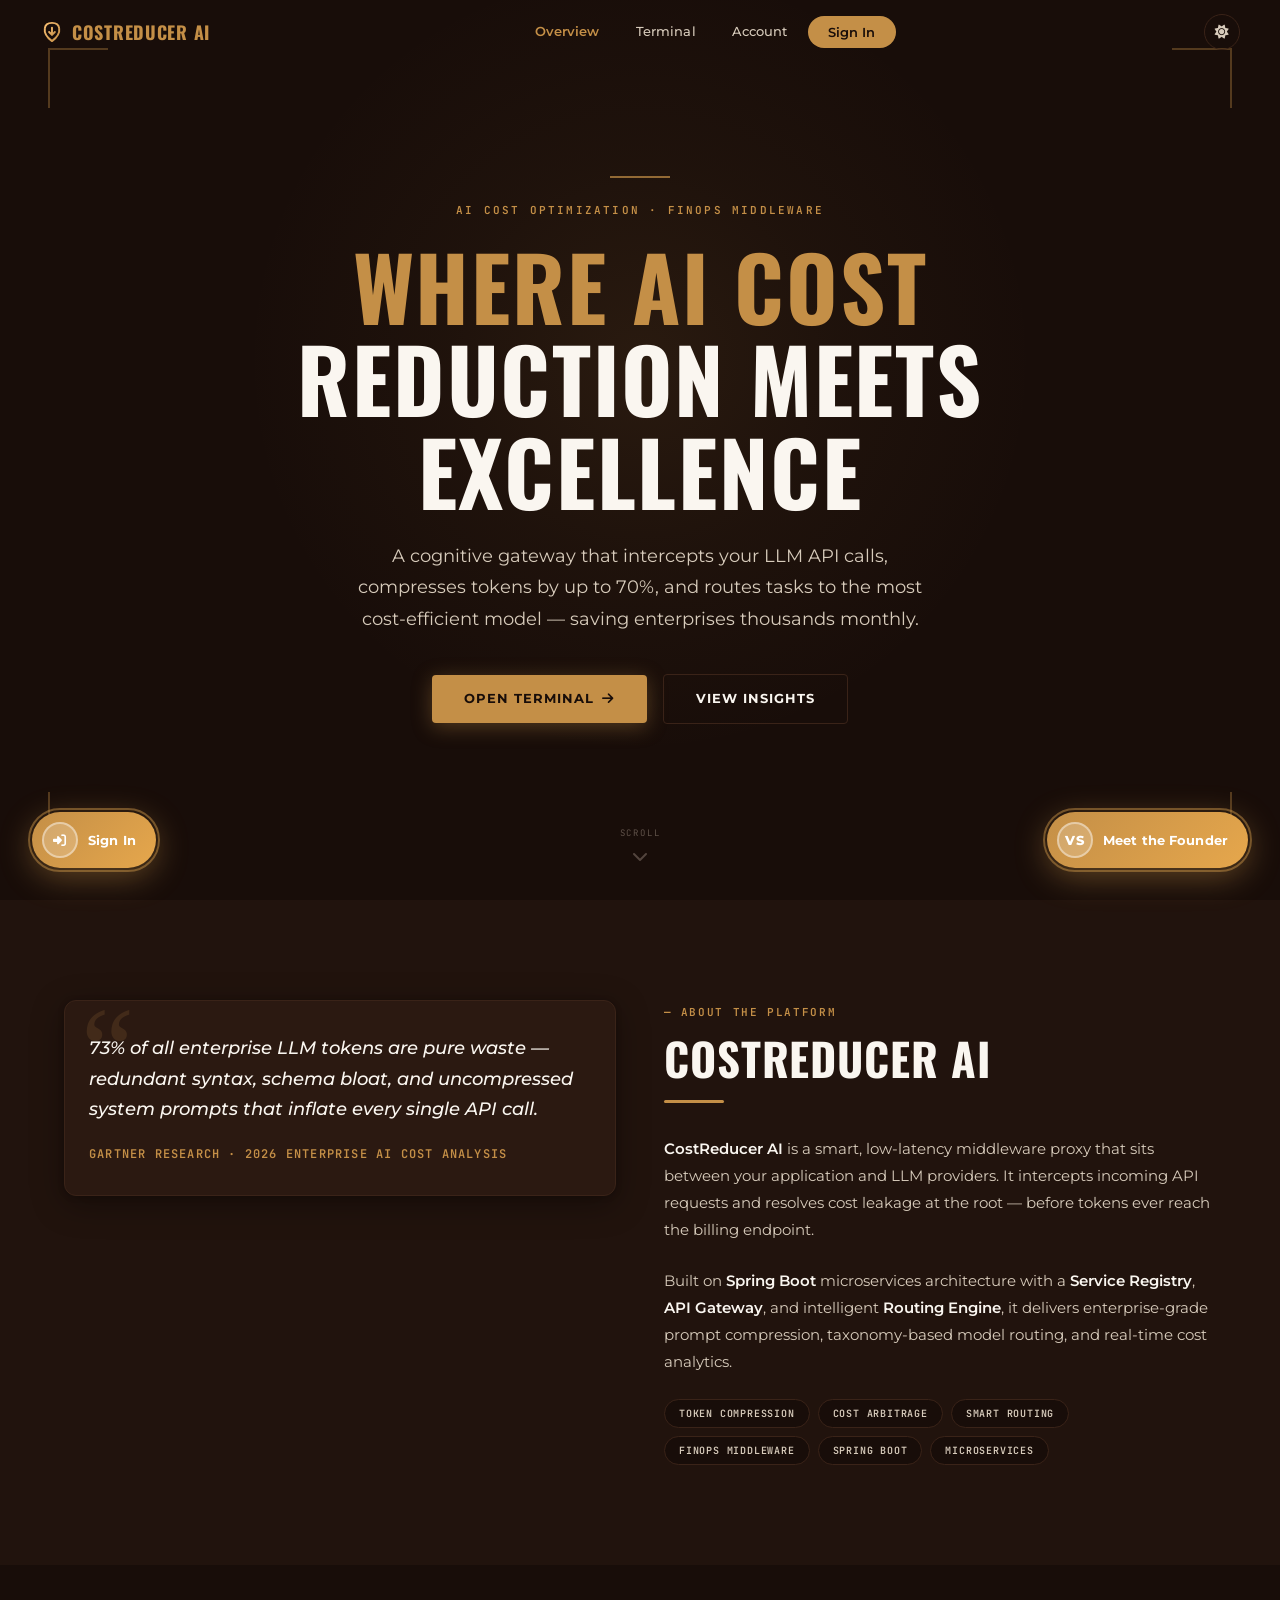
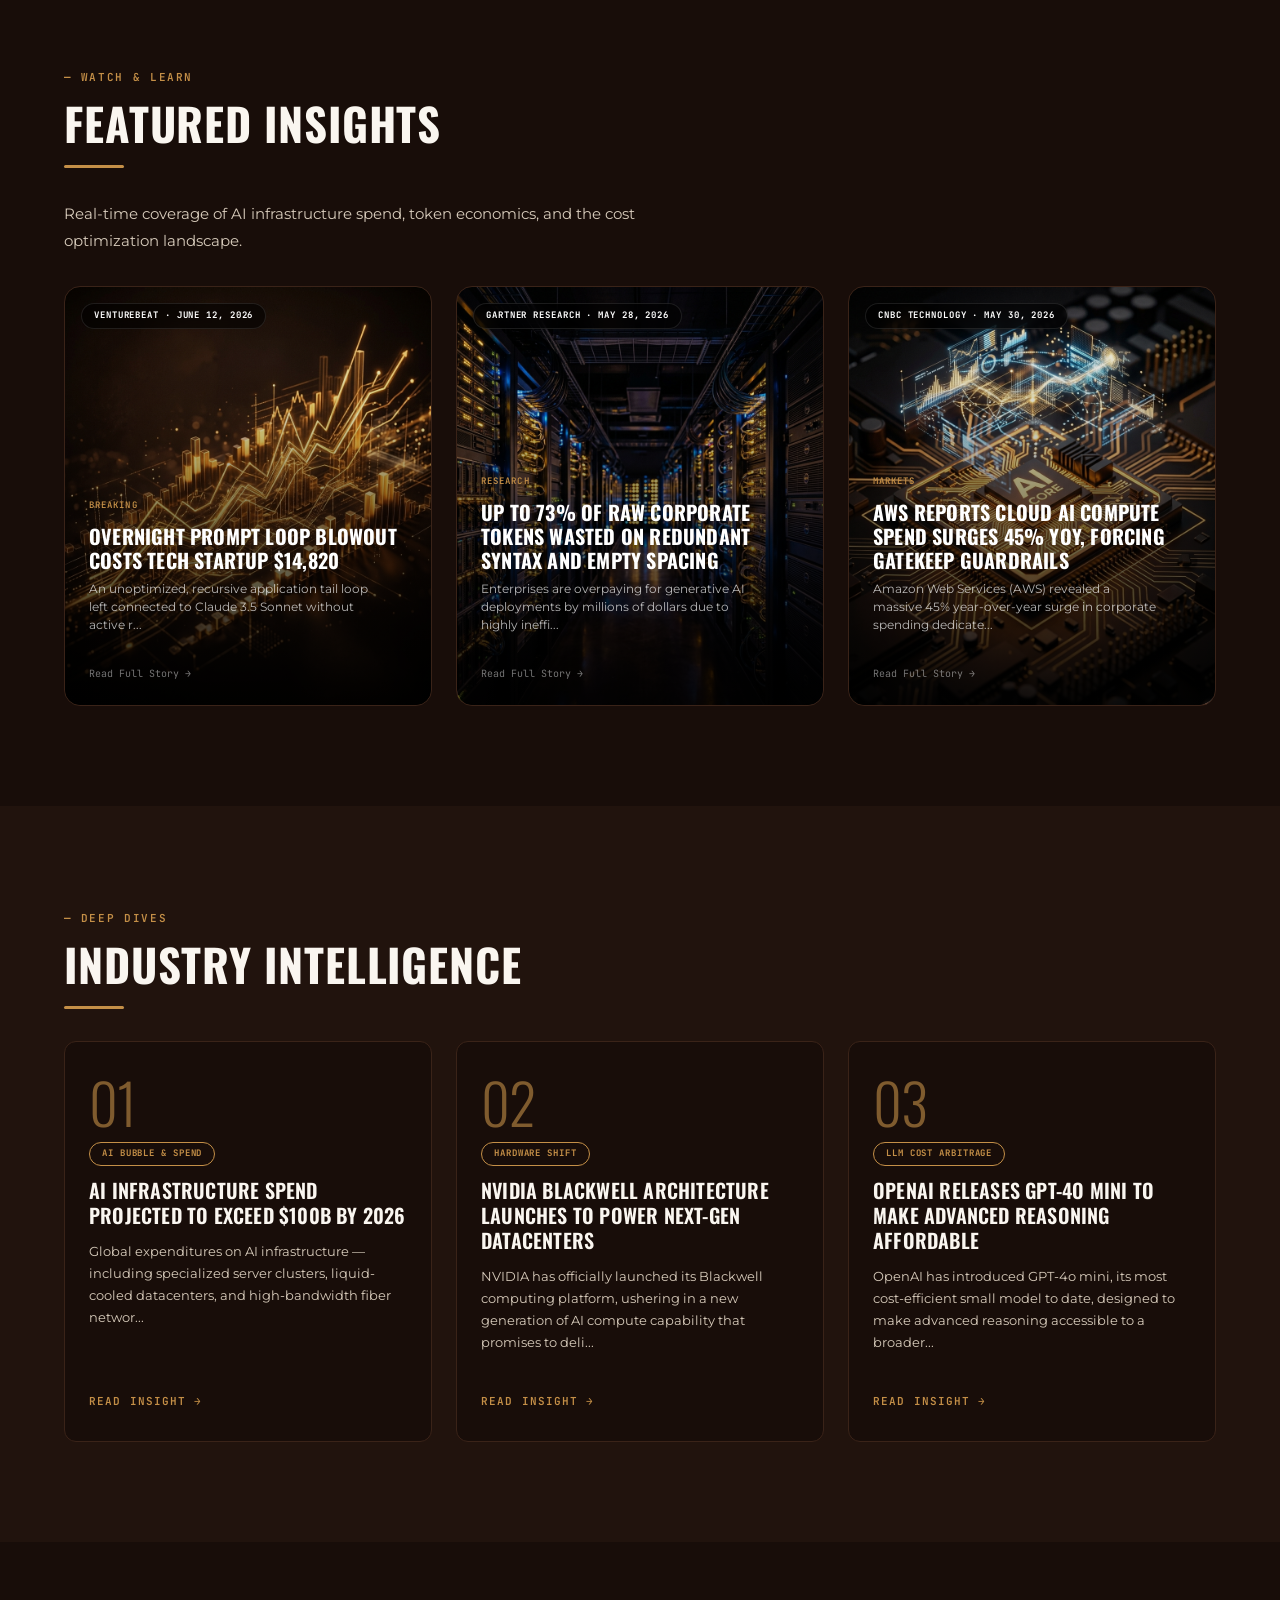
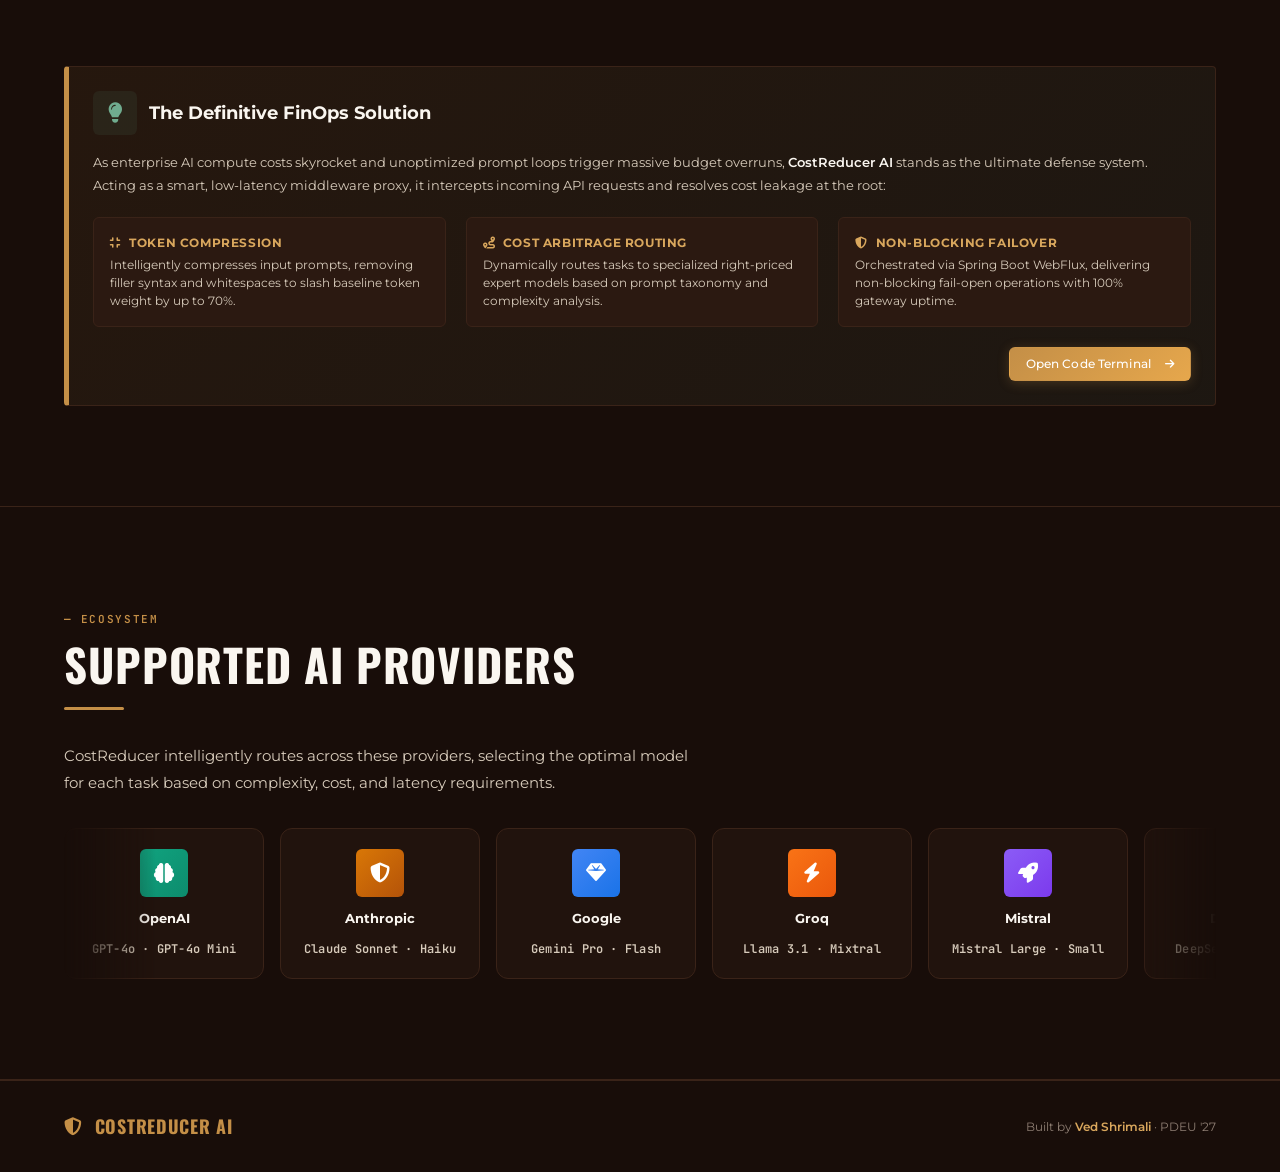
==== commit 48230a12: "Update project" ====
--- a/frontend/dashboard.html
+++ b/frontend/dashboard.html
@@ -1,96 +1,292 @@
 <!DOCTYPE html>
-<html lang="en" style="background-color: #0C1017;">
+<html lang="en" style="background-color: hsl(16, 45%, 6%);">
 <head>
     <meta charset="UTF-8">
     <meta name="viewport" content="width=device-width, initial-scale=1.0">
-    <meta name="description" content="CostReducer AI Dashboard - Cognitive FinOps AI routing and news portal.">
-    <title>Overview & Concept - CostReducer AI</title>
-    <link rel="icon" type="image/png" href="images/favicon.png">
-    
+    <meta title="CostReducer AI">
+    <title>Dashboard - CostReducer AI</title>
+    <link rel="icon" type="image/svg+xml" href="images/favicon.svg">
+
     <!-- Theme Toggle Flash Prevention -->
     <script>
         (function() {
             const theme = localStorage.getItem('theme') || 'dark';
             if (theme === 'light') {
                 document.documentElement.classList.add('light-theme');
-                document.documentElement.style.backgroundColor = '#f8fafc';
+                document.documentElement.style.backgroundColor = '#FAF7F2';
             } else {
-                document.documentElement.style.backgroundColor = '#0C1017';
+                document.documentElement.style.backgroundColor = '#180d09';
             }
         })();
     </script>
 
-    <!-- CSS Custom Properties & Core Styles -->
+    <!-- Extension and Popup Injected Element Safeguard -->
+    <script>
+        (function() {
+            const allowedIds = ['dashNavbar', 'founderFab', 'signInFab', 'founderModal', 'readerModal'];
+            const allowedClasses = ['sidebar-toggle', 'sidebar-overlay', 'toast-container'];
+
+            function isAllowed(node) {
+                if (node.nodeType !== Node.ELEMENT_NODE) return true;
+                const tagName = node.tagName.toLowerCase();
+                if (tagName === 'script' || tagName === 'style' || tagName === 'main' || tagName === 'nav' || tagName === 'link' || tagName === 'html' || tagName === 'head' || tagName === 'body' || tagName === 'title' || tagName === 'meta') {
+                    return true;
+                }
+                
+                // Walk up the tree to see if it is inside main, nav, head, or allowed modals/components
+                let current = node;
+                while (current && current.nodeType === Node.ELEMENT_NODE && current !== document.documentElement) {
+                    const tag = current.tagName.toLowerCase();
+                    if (tag === 'main' || tag === 'nav' || tag === 'head') {
+                        return true;
+                    }
+                    if (allowedIds.includes(current.id)) {
+                        return true;
+                    }
+                    if (current.classList && Array.from(current.classList).some(cls => allowedClasses.includes(cls))) {
+                        return true;
+                    }
+                    current = current.parentNode;
+                }
+                return false;
+            }
+
+            // Set up MutationObserver to watch for additions to the entire DOM tree
+            const observer = new MutationObserver((mutations) => {
+                mutations.forEach(mutation => {
+                    mutation.addedNodes.forEach(node => {
+                        if (node.nodeType === Node.ELEMENT_NODE) {
+                            if (!isAllowed(node)) {
+                                console.warn('CostReducer Safeguard: Removing unauthorized injected element:', node);
+                                node.remove();
+                            }
+                        }
+                    });
+                });
+            });
+
+            // Start observing immediately on document element
+            observer.observe(document.documentElement, { childList: true, subtree: true });
+
+            // Initial cleanup once DOM is fully loaded
+            document.addEventListener('DOMContentLoaded', () => {
+                const cleanup = (root) => {
+                    Array.from(root.children).forEach(node => {
+                        if (node.nodeType === Node.ELEMENT_NODE) {
+                            if (!isAllowed(node)) {
+                                console.warn('CostReducer Safeguard: Removing pre-existing unauthorized element:', node);
+                                node.remove();
+                            } else {
+                                cleanup(node);
+                            }
+                        }
+                    });
+                };
+                cleanup(document.documentElement);
+            });
+        })();
+    </script>
+
+    <!-- CSS -->
     <link rel="stylesheet" href="css/variables.css">
     <link rel="stylesheet" href="css/base.css">
     <link rel="stylesheet" href="css/components.css">
     <link rel="stylesheet" href="css/layout.css">
     <link rel="stylesheet" href="css/dashboard.css">
     <link rel="stylesheet" href="css/responsive.css">
-    
+
     <!-- Font Awesome Icons -->
     <link rel="stylesheet" href="https://cdnjs.cloudflare.com/ajax/libs/font-awesome/6.4.0/css/all.min.css">
 </head>
 <body class="bg-primary text-primary">
 
-    <div class="app-layout">
-        <!-- Sidebar Navigation Container -->
-        <aside id="sidebar" class="sidebar"></aside>
-
-        <!-- Main Content Area -->
-        <main class="main-content" style="position: relative;">
-            <!-- Header Container -->
-            <header id="page-header" class="page-header"></header>
-
-            <!-- Solid White Loading Screen -->
-            <div id="page-skeleton" class="skeleton-overlay"></div>
-
-            <!-- Content Wrapper -->
-            <div id="main-content-wrapper" style="opacity: 1;">
-                <!-- MSN-Style Widgets Layout Grid -->
-                <div class="dashboard-widgets-layout">
-                    <!-- Right Panel: Main Dashboard News & Financial Widgets Grid -->
-                    <div class="dashboard-main-widgets">
-                    
-                    <!-- News Masonry Grid (Dynamic) -->
-                    <div class="news-grid" id="newsGrid"></div>  </div>
-
-                    <!-- STANDOUT SOLUTION CALLOUT BLOCK -->
+    <!-- ── Floating Top Navbar ── -->
+    <nav class="dash-navbar" id="dashNavbar">
+        <div class="nav-inner">
+            <a href="dashboard.html" class="nav-brand">
+                <img src="images/favicon.svg" alt="CostReducer AI" class="nav-logo">
+                <span>CostReducer AI</span>
+            </a>
+            <div class="nav-links" id="navLinks">
+                <a href="dashboard.html" class="nav-link active">Overview</a>
+                <a href="terminal.html" class="nav-link">Terminal</a>
+                <a href="profile.html" class="nav-link">Account</a>
+                <span id="navAuthLink"></span>
+            </div>
+            <div class="nav-actions">
+                <button class="nav-theme-btn" id="themeToggleBtn" title="Toggle Theme">
+                    <i class="fas fa-sun" id="themeToggleIcon"></i>
+                </button>
+                <button class="nav-menu-btn" id="navMenuBtn" onclick="document.getElementById('navLinks').classList.toggle('nav-open')">
+                    <i class="fas fa-bars"></i>
+                </button>
+            </div>
+        </div>
+    </nav>
+
+    <!-- Main Content Area (full screen, no sidebar) -->
+    <main style="width: 100%; overflow-x: hidden;">
+
+            <!-- ════════════════════════════════════════════════
+                 SECTION 1: HERO — Full Viewport
+                 ════════════════════════════════════════════════ -->
+            <section class="dash-section dash-hero">
+                <!-- Decorative corner bracket frames -->
+                <div class="hero-frame">
+                    <div class="hero-frame-inner"></div>
+                </div>
+
+                <div class="hero-content">
+                    <div class="hero-accent-line"></div>
+                    <div class="hero-tagline">AI Cost Optimization · FinOps Middleware</div>
+
+                    <h1 class="hero-title">
+                        <span class="gold">Where AI Cost</span><br>
+                        Reduction Meets<br>
+                        Excellence
+                    </h1>
+
+                    <p class="hero-subtitle">
+                        A cognitive gateway that intercepts your LLM API calls, compresses tokens by up to 70%,
+                        and routes tasks to the most cost-efficient model — saving enterprises thousands monthly.
+                    </p>
+
+                    <div class="hero-cta-group">
+                        <a href="terminal.html" class="hero-btn hero-btn-primary">
+                            Open Terminal <i class="fas fa-arrow-right"></i>
+                        </a>
+                        <a href="#insights" class="hero-btn hero-btn-outline">
+                            View Insights
+                        </a>
+                    </div>
+                </div>
+
+                <div class="hero-scroll-indicator">
+                    <span>Scroll</span>
+                    <i class="fas fa-chevron-down"></i>
+                </div>
+            </section>
+
+            <!-- ════════════════════════════════════════════════
+                 SECTION 2: ABOUT — Split Layout
+                 ════════════════════════════════════════════════ -->
+            <section class="dash-section dash-about" id="about">
+                <div class="section-container">
+                    <div class="about-grid">
+                        <!-- Left: Quote Card -->
+                        <div class="about-quote-card">
+                            <blockquote class="about-quote-text">
+                                73% of all enterprise LLM tokens are pure waste — redundant syntax, schema bloat,
+                                and uncompressed system prompts that inflate every single API call.
+                            </blockquote>
+                            <div class="about-quote-author">
+                                Gartner Research · 2026 Enterprise AI Cost Analysis
+                            </div>
+                        </div>
+
+                        <!-- Right: About Text -->
+                        <div class="about-text-col">
+                            <div class="section-label">About the Platform</div>
+                            <h2 class="section-title">CostReducer AI</h2>
+                            <div class="section-divider"></div>
+
+                            <p class="about-description">
+                                <strong>CostReducer AI</strong> is a smart, low-latency middleware proxy that sits between
+                                your application and LLM providers. It intercepts incoming API requests and resolves
+                                cost leakage at the root — before tokens ever reach the billing endpoint.
+                            </p>
+                            <p class="about-description">
+                                Built on <strong>Spring Boot</strong> microservices architecture with a <strong>Service Registry</strong>,
+                                <strong>API Gateway</strong>, and intelligent <strong>Routing Engine</strong>, it delivers
+                                enterprise-grade prompt compression, taxonomy-based model routing, and real-time cost analytics.
+                            </p>
+
+                            <div class="expertise-tags">
+                                <span class="expertise-tag">Token Compression</span>
+                                <span class="expertise-tag">Cost Arbitrage</span>
+                                <span class="expertise-tag">Smart Routing</span>
+                                <span class="expertise-tag">FinOps Middleware</span>
+                                <span class="expertise-tag">Spring Boot</span>
+                                <span class="expertise-tag">Microservices</span>
+                            </div>
+                        </div>
+                    </div>
+                </div>
+            </section>
+
+            <!-- ════════════════════════════════════════════════
+                 SECTION 3: FEATURED INSIGHTS — Instagram Reel Style
+                 ════════════════════════════════════════════════ -->
+            <section class="dash-section dash-insights" id="insights">
+                <div class="section-container">
+                    <div class="section-label">Watch & Learn</div>
+                    <h2 class="section-title">Featured Insights</h2>
+                    <div class="section-divider"></div>
+                    <p class="about-description" style="max-width: 600px; margin-bottom: var(--space-8);">
+                        Real-time coverage of AI infrastructure spend, token economics,
+                        and the cost optimization landscape.
+                    </p>
+
+                    <div class="reel-grid" id="reelsGrid">
+                        <!-- Populated by dashboard.js -->
+                    </div>
+                </div>
+            </section>
+
+            <!-- ════════════════════════════════════════════════
+                 SECTION 4: EDITORIAL CARDS — Numbered Insights
+                 ════════════════════════════════════════════════ -->
+            <section class="dash-section dash-editorial" id="editorial">
+                <div class="section-container">
+                    <div class="section-label">Deep Dives</div>
+                    <h2 class="section-title">Industry Intelligence</h2>
+                    <div class="section-divider"></div>
+
+                    <div class="editorial-grid" id="editorialGrid">
+                        <!-- Populated by dashboard.js -->
+                    </div>
+                </div>
+            </section>
+
+            <!-- ════════════════════════════════════════════════
+                 SECTION 5: SOLUTION BLOCK
+                 ════════════════════════════════════════════════ -->
+            <section class="dash-section dash-solution" id="solution">
+                <div class="section-container">
                     <div class="solution-block-card">
                         <div class="solution-header">
                             <div class="solution-icon">
                                 <i class="fas fa-lightbulb"></i>
                             </div>
-                            <div class="solution-title">CostReducer AI Cognitive Gateway: The Definitive FinOps Solution</div>
+                            <div class="solution-title">The Definitive FinOps Solution</div>
                         </div>
-                        <b class="text-secondary" style="font-size: var(--text-sm); line-height: var(--leading-relaxed); margin-bottom: var(--space-4);">
-                            As enterprise AI compute costs skyrocket and unoptimized prompt loops trigger massive budget overruns, <b>CostReducer AI</b> stands as the ultimate defense system. Acting as a smart, low-latency middleware proxy, it intercepts incoming API requests and resolves cost leakage at the root:
+                        <p class="solution-description" style="font-size: var(--text-sm); color: var(--text-secondary); line-height: var(--leading-relaxed); margin-bottom: var(--space-4);">
+                            As enterprise AI compute costs skyrocket and unoptimized prompt loops trigger massive budget overruns,
+                            <strong>CostReducer AI</strong> stands as the ultimate defense system. Acting as a smart, low-latency
+                            middleware proxy, it intercepts incoming API requests and resolves cost leakage at the root:
                         </p>
-                        
+
                         <div class="solution-grid">
-                            <!-- Feature 1 -->
                             <div class="solution-item">
                                 <div class="solution-item-title"><i class="fas fa-compress" style="margin-right: 4px;"></i> Token Compression</div>
                                 <div class="solution-item-desc">
                                     Intelligently compresses input prompts, removing filler syntax and whitespaces to slash baseline token weight by up to 70%.
                                 </div>
                             </div>
-                            <!-- Feature 2 -->
                             <div class="solution-item">
                                 <div class="solution-item-title"><i class="fas fa-route" style="margin-right: 4px;"></i> Cost Arbitrage Routing</div>
                                 <div class="solution-item-desc">
-                                    Dynamically routes tasks to specialized right-priced expert models (e.g. DeepSeek for logs, Mistral for SQL) based on prompt taxonomy.
-                                </div>
-                            </div>
-                            <!-- Feature 3 -->
+                                    Dynamically routes tasks to specialized right-priced expert models based on prompt taxonomy and complexity analysis.
+                                </div>
+                            </div>
                             <div class="solution-item">
                                 <div class="solution-item-title"><i class="fas fa-shield-halved" style="margin-right: 4px;"></i> Non-Blocking Failover</div>
                                 <div class="solution-item-desc">
-                                    Orchestrated via Spring Boot WebFlux and Spring AI, delivering non-blocking fail-open operations with 100% gateway uptime.
+                                    Orchestrated via Spring Boot WebFlux, delivering non-blocking fail-open operations with 100% gateway uptime.
                                 </div>
                             </div>
                         </div>
-                        
+
                         <div style="margin-top: var(--space-5); display: flex; justify-content: flex-end;">
                             <a href="terminal.html" class="btn btn-primary btn-sm" style="border-radius: var(--radius-md); padding: 8px 16px;">
                                 Open Code Terminal <i class="fas fa-arrow-right" style="margin-left: 6px;"></i>
@@ -98,12 +294,129 @@
                         </div>
                     </div>
                 </div>
-            </div>
-
-        </div>
+            </section>
+
+            <!-- ════════════════════════════════════════════════
+                 SECTION 6: AI PROVIDERS — Horizontal Showcase
+                 ════════════════════════════════════════════════ -->
+            <section class="dash-section dash-providers" id="providers">
+                <div class="section-container">
+                    <div class="section-label">Ecosystem</div>
+                    <h2 class="section-title">Supported AI Providers</h2>
+                    <div class="section-divider"></div>
+                    <p class="about-description" style="max-width: 640px; margin-bottom: var(--space-8);">
+                        CostReducer intelligently routes across these providers, selecting the optimal model
+                        for each task based on complexity, cost, and latency requirements.
+                    </p>
+
+                    <div class="providers-marquee">
+                        <div class="providers-track">
+                            <div class="provider-card">
+                                <div class="provider-icon" style="background: linear-gradient(135deg, #10a37f, #0d8c6d); border: none; color: #fff;">
+                                    <i class="fas fa-brain"></i>
+                                </div>
+                                <div class="provider-name">OpenAI</div>
+                                <div class="provider-models">GPT-4o · GPT-4o Mini</div>
+                            </div>
+                            <div class="provider-card">
+                                <div class="provider-icon" style="background: linear-gradient(135deg, #d97706, #b45309); border: none; color: #fff;">
+                                    <i class="fas fa-shield-halved"></i>
+                                </div>
+                                <div class="provider-name">Anthropic</div>
+                                <div class="provider-models">Claude Sonnet · Haiku</div>
+                            </div>
+                            <div class="provider-card">
+                                <div class="provider-icon" style="background: linear-gradient(135deg, #4285f4, #1a73e8); border: none; color: #fff;">
+                                    <i class="fas fa-gem"></i>
+                                </div>
+                                <div class="provider-name">Google</div>
+                                <div class="provider-models">Gemini Pro · Flash</div>
+                            </div>
+                            <div class="provider-card">
+                                <div class="provider-icon" style="background: linear-gradient(135deg, #f97316, #ea580c); border: none; color: #fff;">
+                                    <i class="fas fa-bolt"></i>
+                                </div>
+                                <div class="provider-name">Groq</div>
+                                <div class="provider-models">Llama 3.1 · Mixtral</div>
+                            </div>
+                            <div class="provider-card">
+                                <div class="provider-icon" style="background: linear-gradient(135deg, #8b5cf6, #7c3aed); border: none; color: #fff;">
+                                    <i class="fas fa-rocket"></i>
+                                </div>
+                                <div class="provider-name">Mistral</div>
+                                <div class="provider-models">Mistral Large · Small</div>
+                            </div>
+                            <div class="provider-card">
+                                <div class="provider-icon" style="background: linear-gradient(135deg, #0ea5e9, #0284c7); border: none; color: #fff;">
+                                    <i class="fas fa-water"></i>
+                                </div>
+                                <div class="provider-name">DeepSeek</div>
+                                <div class="provider-models">DeepSeek V3 · Coder</div>
+                            </div>
+                            <!-- Duplicated cards for seamless infinite scroll -->
+                            <div class="provider-card">
+                                <div class="provider-icon" style="background: linear-gradient(135deg, #10a37f, #0d8c6d); border: none; color: #fff;">
+                                    <i class="fas fa-brain"></i>
+                                </div>
+                                <div class="provider-name">OpenAI</div>
+                                <div class="provider-models">GPT-4o · GPT-4o Mini</div>
+                            </div>
+                            <div class="provider-card">
+                                <div class="provider-icon" style="background: linear-gradient(135deg, #d97706, #b45309); border: none; color: #fff;">
+                                    <i class="fas fa-shield-halved"></i>
+                                </div>
+                                <div class="provider-name">Anthropic</div>
+                                <div class="provider-models">Claude Sonnet · Haiku</div>
+                            </div>
+                            <div class="provider-card">
+                                <div class="provider-icon" style="background: linear-gradient(135deg, #4285f4, #1a73e8); border: none; color: #fff;">
+                                    <i class="fas fa-gem"></i>
+                                </div>
+                                <div class="provider-name">Google</div>
+                                <div class="provider-models">Gemini Pro · Flash</div>
+                            </div>
+                            <div class="provider-card">
+                                <div class="provider-icon" style="background: linear-gradient(135deg, #f97316, #ea580c); border: none; color: #fff;">
+                                    <i class="fas fa-bolt"></i>
+                                </div>
+                                <div class="provider-name">Groq</div>
+                                <div class="provider-models">Llama 3.1 · Mixtral</div>
+                            </div>
+                            <div class="provider-card">
+                                <div class="provider-icon" style="background: linear-gradient(135deg, #8b5cf6, #7c3aed); border: none; color: #fff;">
+                                    <i class="fas fa-rocket"></i>
+                                </div>
+                                <div class="provider-name">Mistral</div>
+                                <div class="provider-models">Mistral Large · Small</div>
+                            </div>
+                            <div class="provider-card">
+                                <div class="provider-icon" style="background: linear-gradient(135deg, #0ea5e9, #0284c7); border: none; color: #fff;">
+                                    <i class="fas fa-water"></i>
+                                </div>
+                                <div class="provider-name">DeepSeek</div>
+                                <div class="provider-models">DeepSeek V3 · Coder</div>
+                            </div>
+                        </div>
+                    </div>
+                </div>
+            </section>
+
+            <!-- ════════════════════════════════════════════════
+                 FOOTER
+                 ════════════════════════════════════════════════ -->
+            <footer class="dash-section" style="padding: var(--space-8) 0; border-top: 1px solid var(--border);">
+                <div class="section-container" style="display: flex; justify-content: space-between; align-items: center; flex-wrap: wrap; gap: var(--space-4);">
+                    <div style="display: flex; align-items: center; gap: var(--space-3); font-family: var(--font-display); font-size: var(--text-lg); font-weight: 700; text-transform: uppercase; letter-spacing: 0.04em; color: var(--primary);">
+                        <i class="fas fa-shield-halved"></i>
+                        <span>CostReducer AI</span>
+                    </div>
+                    <div style="font-size: var(--text-xs); color: var(--text-muted);">
+                        Built by <strong style="color: var(--primary-light);">Ved Shrimali</strong> · PDEU '27 
+                    </div>
+                </div>
+            </footer>
 
         </main>
-    </div>
 
     <!-- ── Floating "Meet the Founder" FAB ── -->
     <button id="founderFab" onclick="openFounderModal()" aria-label="Meet the Founder">
@@ -124,30 +437,22 @@
                 <i class="fas fa-times"></i>
             </button>
 
-            <!-- About Me heading -->
             <h2 class="founder-about-title">About Me</h2>
             <div class="founder-about-bar"></div>
 
-            <!-- Two-column: photo + bio -->
             <div class="founder-about-body">
-                <!-- Left: Photo -->
                 <div class="founder-photo-col">
                     <div class="founder-photo-frame">
                         <img src="images/profile-photo.jpg" alt="Ved Shrimali" class="founder-photo-img">
                     </div>
                 </div>
-
-                <!-- Right: Bio paragraphs -->
                 <div class="founder-bio-col">
                     <p class="founder-bio-para">Hello! I'm <strong>Ved Shrimali</strong>, a passionate Java Backend Developer specializing in Spring Boot and microservices architecture. Currently pursuing B.Tech in Computer Science &amp; Engineering at Pandit Deendayal Energy University (PDEU), Gandhinagar.</p>
-
-                    <p class="founder-bio-para">My journey into backend development started with a fascination for how systems work at scale. I love building robust, efficient APIs and working with distributed systems. My expertise lies in Java, Spring Boot, JPA/Hibernate, and creating RESTful services that power modern applications.</p>
-
-                    <p class="founder-bio-para">I'm particularly interested in microservices architecture, system design, and integrating AI capabilities into backend systems — which led me to build <strong>CostReducer AI</strong>, a smart middleware proxy that optimizes LLM API costs in real time.</p>
+                    <p class="founder-bio-para">My journey into backend development started with a fascination for how systems work at scale. I love building robust, efficient APIs and working with distributed systems.</p>
+                    <p class="founder-bio-para">I'm particularly interested in microservices architecture, system design, and integrating AI capabilities into backend systems — which led me to build <strong>CostReducer AI</strong>.</p>
                 </div>
             </div>
 
-            <!-- Social links -->
             <div class="founder-social-row">
                 <a href="https://www.linkedin.com/in/ved-shrimali-73aa58285/" target="_blank" rel="noopener noreferrer" class="founder-social-btn linkedin">
                     <i class="fab fa-linkedin"></i> LinkedIn
@@ -159,15 +464,13 @@
         </div>
     </div>
 
-    <!-- Newspaper & Tweet Reader Modal -->
+    <!-- Article Reader Modal -->
     <div id="readerModal" class="modal-overlay" onclick="closeReaderModal(event)">
         <div class="modal-content" onclick="event.stopPropagation()">
             <button class="modal-close-btn" onclick="closeReaderModal(event)">
                 <i class="fas fa-times"></i>
             </button>
-            <div id="readerContent">
-                <!-- Injected dynamically -->
-            </div>
+            <div id="readerContent"></div>
         </div>
     </div>
 
--- a/frontend/css/variables.css
+++ b/frontend/css/variables.css
@@ -4,64 +4,65 @@
 
 :root {
     /* ── Primary Colors ── */
-    --primary: #6366f1;
-    --primary-hover: #4f46e5;
-    --primary-light: #818cf8;
-    --primary-glow: rgba(99, 102, 241, 0.15);
-    --primary-glow-strong: rgba(99, 102, 241, 0.35);
+    --primary: #c48f47;
+    --primary-hover: #ac7b39;
+    --primary-light: #d9a75d;
+    --primary-glow: rgba(196, 143, 71, 0.12);
+    --primary-glow-strong: rgba(196, 143, 71, 0.28);
 
     /* ── Secondary & Accent ── */
-    --secondary: #0ea5e9;
-    --secondary-hover: #0284c7;
-    --secondary-light: #38bdf8;
-    --accent: #8b5cf6;
-    --accent-hover: #7c3aed;
-    --accent-light: #a78bfa;
+    --secondary: #96682b;
+    --secondary-hover: #805621;
+    --secondary-light: #ae7f41;
+    --accent: #e6a74c;
+    --accent-hover: #cd9139;
+    --accent-light: #fbc173;
 
     /* ── Semantic Colors ── */
-    --success: #10b981;
-    --success-hover: #059669;
-    --success-light: #34d399;
-    --success-bg: rgba(16, 185, 129, 0.1);
-    --warning: #f59e0b;
-    --warning-hover: #d97706;
-    --warning-light: #fbbf24;
-    --warning-bg: rgba(245, 158, 11, 0.1);
-    --danger: #ef4444;
-    --danger-hover: #dc2626;
-    --danger-light: #f87171;
-    --danger-bg: rgba(239, 68, 68, 0.1);
-    --info: #0ea5e9;
-    --info-bg: rgba(14, 165, 233, 0.1);
+    --success: #5a8f76;
+    --success-hover: #48725e;
+    --success-light: #70ac8f;
+    --success-bg: rgba(90, 143, 118, 0.1);
+    --warning: #d98a3b;
+    --warning-hover: #c4762c;
+    --warning-light: #ea9f54;
+    --warning-bg: rgba(217, 138, 59, 0.1);
+    --danger: #c94b4b;
+    --danger-hover: #ac3d3d;
+    --danger-light: #db6565;
+    --danger-bg: rgba(201, 75, 75, 0.1);
+    --info: #ae7f41;
+    --info-bg: rgba(174, 127, 65, 0.1);
 
     /* ── Background Colors ── */
-    --bg-primary: #0C1017;    /* Cyber-SOC Matte base */
-    --bg-secondary: #121824;  /* Deep slate secondary */
-    --bg-tertiary: #1b2336;   /* Alert/SOC active dark gray */
-    --bg-card: rgba(18, 24, 36, 0.75);
-    --bg-card-hover: rgba(18, 24, 36, 0.95);
-    --bg-card-solid: #121824;
-    --bg-input: #080b10;
-    --bg-input-focus: #0c1017;
-    --bg-overlay: rgba(0, 0, 0, 0.8);
-    --bg-glass: rgba(12, 16, 23, 0.7);
+    --bg-primary: #180d09;    /* Rich Deep Chocolate Brown */
+    --bg-secondary: #21130d;  /* Soft Warm Cocoa Brown */
+    --bg-tertiary: #2b1911;   /* Standout alert/box brown */
+    --bg-card: rgba(33, 19, 13, 0.85);
+    --bg-card-hover: rgba(43, 25, 17, 0.98);
+    --bg-card-solid: #21130d;
+    --bg-input: #120906;
+    --bg-input-focus: #180d09;
+    --bg-overlay: rgba(15, 8, 5, 0.85);
+    --bg-glass: rgba(24, 13, 9, 0.75);
 
     /* ── Text Colors ── */
-    --text-primary: #f1f5f9;
-    --text-secondary: #94a3b8;
-    --text-muted: #64748b;
-    --text-inverse: #0f172a;
-    --text-link: #818cf8;
-    --text-link-hover: #a5b4fc;
+    --text-primary: #faf6f0;    /* Luxurious linen off-white */
+    --text-secondary: #d7cbbb;  /* Warm sand */
+    --text-muted: #8e7e73;      /* Muted warm taupe */
+    --text-inverse: #180d09;    /* Dark chocolate contrast */
+    --text-link: #d9a75d;
+    --text-link-hover: #fbc173;
 
     /* ── Border Colors ── */
-    --border: #334155;
-    --border-hover: #475569;
-    --border-focus: #6366f1;
-    --border-light: rgba(51, 65, 85, 0.5);
+    --border: #3a2318;          /* Warm bronze thin border */
+    --border-hover: #4f3122;
+    --border-focus: #c48f47;
+    --border-light: rgba(58, 35, 24, 0.4);
 
     /* ── Typography ── */
-    --font-sans: 'Inter', -apple-system, BlinkMacSystemFont, 'Segoe UI', Roboto, sans-serif;
+    --font-sans: 'Montserrat', 'Inter', -apple-system, BlinkMacSystemFont, 'Segoe UI', Roboto, sans-serif;
+    --font-display: 'Oswald', sans-serif;
     --font-mono: 'JetBrains Mono', 'Fira Code', 'Cascadia Code', monospace;
 
     --text-xs: 0.75rem;
@@ -98,27 +99,27 @@
     --space-16: 64px;
 
     /* ── Border Radius ── */
-    --radius-sm: 6px;
-    --radius-md: 10px;
-    --radius-lg: 16px;
-    --radius-xl: 24px;
+    --radius-sm: 4px;           /* Sharp/clean professional borders */
+    --radius-md: 6px;
+    --radius-lg: 12px;
+    --radius-xl: 18px;
     --radius-full: 9999px;
 
     /* ── Shadows ── */
-    --shadow-sm: 0 1px 2px rgba(0, 0, 0, 0.3);
-    --shadow-card: 0 4px 24px rgba(0, 0, 0, 0.25), 0 1px 4px rgba(0, 0, 0, 0.15);
-    --shadow-glow: 0 0 20px rgba(99, 102, 241, 0.15), 0 0 40px rgba(99, 102, 241, 0.05);
-    --shadow-glow-strong: 0 0 30px rgba(99, 102, 241, 0.25), 0 0 60px rgba(99, 102, 241, 0.1);
-    --shadow-elevated: 0 8px 40px rgba(0, 0, 0, 0.4), 0 2px 8px rgba(0, 0, 0, 0.2);
-    --shadow-modal: 0 20px 60px rgba(0, 0, 0, 0.5), 0 4px 16px rgba(0, 0, 0, 0.3);
-    --shadow-input-focus: 0 0 0 3px rgba(99, 102, 241, 0.2), 0 0 16px rgba(99, 102, 241, 0.1);
-    --shadow-success-glow: 0 0 20px rgba(16, 185, 129, 0.2);
-    --shadow-danger-glow: 0 0 20px rgba(239, 68, 68, 0.2);
+    --shadow-sm: 0 1px 3px rgba(0, 0, 0, 0.4);
+    --shadow-card: 0 8px 32px rgba(0, 0, 0, 0.35), 0 1px 6px rgba(0, 0, 0, 0.2);
+    --shadow-glow: 0 0 20px rgba(196, 143, 71, 0.2), 0 0 40px rgba(196, 143, 71, 0.08);
+    --shadow-glow-strong: 0 0 30px rgba(196, 143, 71, 0.3), 0 0 60px rgba(196, 143, 71, 0.15);
+    --shadow-elevated: 0 12px 48px rgba(0, 0, 0, 0.5), 0 2px 12px rgba(0, 0, 0, 0.35);
+    --shadow-modal: 0 24px 80px rgba(0, 0, 0, 0.65), 0 4px 20px rgba(0, 0, 0, 0.45);
+    --shadow-input-focus: 0 0 0 3px rgba(196, 143, 71, 0.25), 0 0 16px rgba(196, 143, 71, 0.12);
+    --shadow-success-glow: 0 0 20px rgba(90, 143, 118, 0.25);
+    --shadow-danger-glow: 0 0 20px rgba(201, 75, 75, 0.25);
 
     /* ── Transitions ── */
     --transition-fast: 0.15s ease;
-    --transition-normal: 0.3s ease;
-    --transition-slow: 0.5s ease;
+    --transition-normal: 0.25s ease;
+    --transition-slow: 0.4s ease;
     --transition-bounce: 0.4s cubic-bezier(0.34, 1.56, 0.64, 1);
 
     /* ── Z-Index Scale ── */
@@ -130,61 +131,61 @@
     --z-tooltip: 900;
 
     /* ── Sidebar ── */
-    --sidebar-width: 260px;
-    --sidebar-collapsed-width: 72px;
+    --sidebar-width: 270px;
+    --sidebar-collapsed-width: 76px;
 
     /* ── Glassmorphism ── */
-    --glass-bg: rgba(30, 41, 59, 0.6);
-    --glass-border: rgba(148, 163, 184, 0.08);
+    --glass-bg: rgba(33, 19, 13, 0.65);
+    --glass-border: rgba(196, 143, 71, 0.12);
     --glass-blur: blur(16px);
     --glass-blur-heavy: blur(24px);
 }
 
 html.light-theme {
     /* ── Light Primary & Glow Overrides ── */
-    --primary-light: #4338ca;      /* Indigo-700 */
-    --primary-hover: #3730a3;
-    --primary-glow: rgba(79, 70, 229, 0.08);
-    --primary-glow-strong: rgba(79, 70, 229, 0.18);
-    --secondary-light: #0369a1;    /* Sky-700 blue */
-    --accent-light: #6d28d9;       /* Violet-700 */
+    --primary-light: #b97f37;      /* Warm Gold/Bronze */
+    --primary-hover: #a26b2d;
+    --primary-glow: rgba(185, 127, 55, 0.08);
+    --primary-glow-strong: rgba(185, 127, 55, 0.18);
+    --secondary-light: #805621;    /* Cocoa Brown */
+    --accent-light: #d69e4e;       /* Amber Gold */
 
     /* ── Light Semantic Overrides ── */
-    --success-light: #047857;      /* Emerald-700 green */
-    --success-bg: rgba(4, 120, 87, 0.08);
-    --warning-light: #b45309;      /* Amber-700 orange */
-    --warning-bg: rgba(180, 83, 9, 0.08);
-    --danger-light: #b91c1c;       /* Red-700 red */
-    --danger-bg: rgba(185, 28, 28, 0.08);
-    --info-bg: rgba(3, 105, 161, 0.08);
+    --success-light: #48725e;      /* Olive Green */
+    --success-bg: rgba(72, 114, 94, 0.08);
+    --warning-light: #c4762c;      /* Ochre Orange */
+    --warning-bg: rgba(196, 118, 44, 0.08);
+    --danger-light: #ac3d3d;       /* Crimson Red */
+    --danger-bg: rgba(172, 61, 61, 0.08);
+    --info-bg: rgba(162, 107, 45, 0.08);
 
     /* ── Light Background Colors ── */
-    --bg-primary: #f8fafc;
-    --bg-secondary: #ffffff;
-    --bg-tertiary: #f1f5f9;
-    --bg-card: rgba(255, 255, 255, 0.85);
+    --bg-primary: #FAF7F2;        /* Warm Linen Cream */
+    --bg-secondary: #F5EFE4;      /* Soft Custard Cream */
+    --bg-tertiary: #EBE2D5;       /* Warm Clay Beige */
+    --bg-card: rgba(255, 255, 255, 0.88);
     --bg-card-hover: rgba(255, 255, 255, 0.98);
     --bg-card-solid: #ffffff;
-    --bg-input: #f1f5f9;
+    --bg-input: #FAF7F2;
     --bg-input-focus: #ffffff;
-    --bg-overlay: rgba(15, 23, 42, 0.35);
-    --bg-glass: rgba(255, 255, 255, 0.75);
+    --bg-overlay: rgba(43, 25, 17, 0.4);
+    --bg-glass: rgba(250, 247, 242, 0.8);
 
     /* ── Light Text Colors ── */
-    --text-primary: #0f172a;
-    --text-secondary: #334155;
-    --text-muted: #64748b;
-    --text-inverse: #ffffff;
-    --text-link: #4338ca;
-    --text-link-hover: #3730a3;
+    --text-primary: #2B1911;      /* Deep Chocolate Brown */
+    --text-secondary: #513C33;    /* Cocoa Text */
+    --text-muted: #8E7E73;        /* Taupe Muted Text */
+    --text-inverse: #FAF6F0;      /* Cream Text */
+    --text-link: #b97f37;
+    --text-link-hover: #a26b2d;
 
     /* ── Light Border Colors ── */
-    --border: #e2e8f0;
-    --border-hover: #cbd5e1;
-    --border-focus: #6366f1;
-    --border-light: rgba(226, 232, 240, 0.8);
+    --border: #E6DFD5;            /* Soft Cream-Grey Border */
+    --border-hover: #D3C6B5;
+    --border-focus: #c48f47;
+    --border-light: rgba(230, 223, 213, 0.6);
 
     /* ── Glassmorphism ── */
-    --glass-bg: rgba(255, 255, 255, 0.45);
-    --glass-border: rgba(15, 23, 42, 0.05);
+    --glass-bg: rgba(250, 247, 242, 0.55);
+    --glass-border: rgba(43, 25, 17, 0.06);
 }
--- a/frontend/css/base.css
+++ b/frontend/css/base.css
@@ -3,7 +3,7 @@
    ============================================= */
 
 /* ── Google Fonts ── */
-@import url('https://fonts.googleapis.com/css2?family=Inter:wght@300;400;500;600;700&family=JetBrains+Mono:wght@400;500;600&display=swap');
+@import url('https://fonts.googleapis.com/css2?family=Montserrat:wght@300;400;500;600;700&family=Oswald:wght@400;500;600;700&family=JetBrains+Mono:wght@400;500;600&display=swap');
 
 /* ── Reset ── */
 *,
@@ -70,16 +70,17 @@
 
 /* ── Typography ── */
 h1, h2, h3, h4, h5, h6 {
-    font-weight: var(--font-semibold);
+    font-family: var(--font-display);
+    font-weight: var(--font-bold);
+    text-transform: uppercase;
     line-height: var(--leading-tight);
     color: var(--text-primary);
-    letter-spacing: -0.01em;
+    letter-spacing: 0.05em;
 }
 
 h1 {
     font-size: var(--text-4xl);
-    font-weight: var(--font-bold);
-    letter-spacing: -0.025em;
+    letter-spacing: 0.04em;
 }
 
 h2 {
--- a/frontend/css/components.css
+++ b/frontend/css/components.css
@@ -42,11 +42,11 @@
 .btn-primary {
     background: linear-gradient(135deg, var(--primary), var(--accent));
     color: #fff;
-    box-shadow: 0 2px 12px rgba(99, 102, 241, 0.25);
+    box-shadow: 0 2px 12px rgba(196, 143, 71, 0.25);
 }
 
 .btn-primary:hover:not(:disabled) {
-    box-shadow: 0 4px 20px rgba(99, 102, 241, 0.4);
+    box-shadow: 0 4px 20px rgba(196, 143, 71, 0.4);
     transform: translateY(-1px);
 }
 
@@ -307,7 +307,7 @@
 }
 
 .table tbody tr:hover {
-    background: rgba(99, 102, 241, 0.04);
+    background: rgba(196, 143, 71, 0.04);
 }
 
 .table tbody tr:last-child td {
@@ -905,8 +905,8 @@
     width: 44px;
     height: 44px;
     border-radius: 50%;
-    border: 3px solid rgba(99, 102, 241, 0.15);
-    border-top-color: #6366f1;
+    border: 3px solid rgba(196, 143, 71, 0.15);
+    border-top-color: var(--primary);
     animation: skeletonSpin 0.8s linear infinite;
 }
 
--- a/frontend/css/layout.css
+++ b/frontend/css/layout.css
@@ -46,7 +46,7 @@
     font-size: 18px;
     color: #fff;
     flex-shrink: 0;
-    box-shadow: 0 4px 12px rgba(99, 102, 241, 0.3);
+    box-shadow: 0 4px 12px rgba(196, 143, 71, 0.3);
 }
 
 .sidebar-logo-text {
@@ -103,7 +103,7 @@
 
 .sidebar-link:hover {
     color: var(--text-primary);
-    background: rgba(99, 102, 241, 0.06);
+    background: rgba(196, 143, 71, 0.06);
 }
 
 .sidebar-link.active {
--- a/frontend/css/dashboard.css
+++ b/frontend/css/dashboard.css
@@ -1,521 +1,969 @@
-/* =============================================
-   COSTREDUCER AI — Premium Widget Dashboard Style
-   ============================================= */
-
-/* ── Widgets Layout ── */
-.dashboard-widgets-layout {
+/* ═══════════════════════════════════════════════════════════════
+   COSTREDUCER AI — Premium Editorial Dashboard
+   A full-page scrolling consultancy layout
+   ═══════════════════════════════════════════════════════════════ */
+
+
+/* ─────────────────────────────────────────────
+   FLOATING TOP NAVBAR
+   ───────────────────────────────────────────── */
+.dash-navbar {
+    position: fixed;
+    top: 0;
+    left: 0;
+    right: 0;
+    z-index: 500;
+    padding: 0 var(--space-6);
+    transition: background 0.35s ease, box-shadow 0.35s ease, backdrop-filter 0.35s ease;
+}
+
+.dash-navbar.nav-scrolled {
+    background: rgba(24, 13, 9, 0.88);
+    backdrop-filter: blur(20px);
+    -webkit-backdrop-filter: blur(20px);
+    box-shadow: 0 2px 24px rgba(0, 0, 0, 0.4);
+    border-bottom: 1px solid rgba(196, 143, 71, 0.08);
+}
+
+html.light-theme .dash-navbar.nav-scrolled {
+    background: rgba(250, 247, 242, 0.9);
+    box-shadow: 0 2px 24px rgba(0, 0, 0, 0.08);
+    border-bottom: 1px solid rgba(43, 25, 17, 0.06);
+}
+
+.nav-inner {
+    max-width: 1200px;
+    margin: 0 auto;
+    display: flex;
+    align-items: center;
+    justify-content: space-between;
+    height: 64px;
+}
+
+.nav-brand {
+    display: flex;
+    align-items: center;
+    gap: var(--space-2);
+    text-decoration: none;
+    font-family: var(--font-display);
+    font-size: var(--text-lg);
+    font-weight: 700;
+    text-transform: uppercase;
+    letter-spacing: 0.04em;
+    color: var(--primary);
+    transition: opacity var(--transition-fast);
+}
+
+.nav-brand:hover {
+    opacity: 0.85;
+    color: var(--primary);
+}
+
+.nav-logo {
+    width: 24px;
+    height: 24px;
+    object-fit: contain;
+}
+
+.nav-links {
+    display: flex;
+    align-items: center;
+    gap: var(--space-1);
+}
+
+.nav-link {
+    font-family: var(--font-sans);
+    font-size: 13px;
+    font-weight: 500;
+    color: var(--text-secondary);
+    text-decoration: none;
+    padding: 8px 16px;
+    border-radius: var(--radius-md);
+    transition: all var(--transition-fast);
+    letter-spacing: 0.01em;
+}
+
+.nav-link:hover {
+    color: var(--text-primary);
+    background: rgba(196, 143, 71, 0.06);
+}
+
+.nav-link.active {
+    color: var(--primary);
+    font-weight: 600;
+}
+
+.nav-link-cta {
+    background: var(--primary) !important;
+    color: var(--text-inverse) !important;
+    font-weight: 600 !important;
+    padding: 8px 20px !important;
+    border-radius: var(--radius-full) !important;
+}
+
+.nav-link-cta:hover {
+    background: var(--primary-hover) !important;
+    transform: translateY(-1px);
+}
+
+.nav-actions {
+    display: flex;
+    align-items: center;
+    gap: var(--space-2);
+}
+
+.nav-theme-btn {
+    width: 36px;
+    height: 36px;
+    border-radius: var(--radius-full);
+    background: transparent;
+    border: 1px solid var(--border);
+    color: var(--text-secondary);
+    display: flex;
+    align-items: center;
+    justify-content: center;
+    cursor: pointer;
+    font-size: 14px;
+    transition: all var(--transition-fast);
+}
+
+.nav-theme-btn:hover {
+    background: rgba(196, 143, 71, 0.08);
+    border-color: var(--primary);
+    color: var(--primary);
+}
+
+.nav-menu-btn {
+    display: none;
+    width: 36px;
+    height: 36px;
+    border-radius: var(--radius-md);
+    background: transparent;
+    border: 1px solid var(--border);
+    color: var(--text-secondary);
+    align-items: center;
+    justify-content: center;
+    cursor: pointer;
+    font-size: 16px;
+    transition: all var(--transition-fast);
+}
+
+.nav-menu-btn:hover {
+    border-color: var(--primary);
+    color: var(--primary);
+}
+
+@media (max-width: 768px) {
+    .nav-menu-btn {
+        display: flex;
+    }
+    .nav-links {
+        display: none;
+        position: absolute;
+        top: 64px;
+        left: 0;
+        right: 0;
+        flex-direction: column;
+        background: var(--bg-secondary);
+        border-bottom: 1px solid var(--border);
+        padding: var(--space-4) var(--space-6);
+        box-shadow: 0 8px 32px rgba(0, 0, 0, 0.3);
+    }
+    .nav-links.nav-open {
+        display: flex;
+    }
+    .nav-link {
+        width: 100%;
+        padding: 12px 16px;
+    }
+}
+
+
+/* ─────────────────────────────────────────────
+   KEYFRAME ANIMATIONS
+   ───────────────────────────────────────────── */
+@keyframes scrollBounce {
+    0%, 100% { transform: translateY(0); }
+    50%      { transform: translateY(10px); }
+}
+
+@keyframes fadeInUp {
+    from {
+        opacity: 0;
+        transform: translateY(30px);
+    }
+    to {
+        opacity: 1;
+        transform: translateY(0);
+    }
+}
+
+@keyframes subtlePulse {
+    0%, 100% { opacity: 0.6; }
+    50%      { opacity: 1; }
+}
+
+@keyframes heroGlowDrift {
+    0%   { transform: translate(-50%, -50%) scale(1); opacity: 0.35; }
+    50%  { transform: translate(-50%, -50%) scale(1.15); opacity: 0.5; }
+    100% { transform: translate(-50%, -50%) scale(1); opacity: 0.35; }
+}
+
+
+/* ─────────────────────────────────────────────
+   REVEAL ANIMATION CLASS
+   ───────────────────────────────────────────── */
+.reveal {
+    opacity: 0;
+    transform: translateY(30px);
+    transition: opacity 0.7s cubic-bezier(0.22, 1, 0.36, 1),
+                transform 0.7s cubic-bezier(0.22, 1, 0.36, 1);
+}
+
+.reveal.visible {
+    opacity: 1;
+    transform: translateY(0);
+}
+
+
+/* ─────────────────────────────────────────────
+   SECTION SHARED STYLES
+   ───────────────────────────────────────────── */
+.dash-section {
+    padding: 100px 0;
+    position: relative;
+}
+
+/* Scroll reveal animation for all sections except hero */
+.dash-section:not(.dash-hero) {
+    opacity: 1;
+    transform: translateY(0);
+    transition: opacity 0.7s cubic-bezier(0.22, 1, 0.36, 1),
+                transform 0.7s cubic-bezier(0.22, 1, 0.36, 1);
+}
+
+.dash-section.reveal-ready {
+    opacity: 0;
+    transform: translateY(30px);
+}
+
+.dash-section.revealed {
+    opacity: 1;
+    transform: translateY(0);
+}
+
+.dash-section .section-container {
+    max-width: 1200px;
+    margin: 0 auto;
+    padding: 0 var(--space-6);
+}
+
+/* Section Label — small gold uppercase tag */
+.section-label {
+    font-family: var(--font-mono);
+    font-size: 11px;
+    font-weight: 600;
+    text-transform: uppercase;
+    letter-spacing: 0.15em;
+    color: var(--primary);
+    margin-bottom: var(--space-3);
+    display: inline-flex;
+    align-items: center;
+    gap: var(--space-2);
+}
+
+.section-label::before {
+    content: '—';
+    color: var(--primary);
+    font-weight: 700;
+}
+
+/* Section Title — large Oswald uppercase */
+.section-title {
+    font-family: var(--font-display);
+    font-size: clamp(1.8rem, 4vw, 2.8rem);
+    font-weight: 700;
+    text-transform: uppercase;
+    color: var(--text-primary);
+    letter-spacing: 0.02em;
+    line-height: 1.15;
+    margin-bottom: var(--space-4);
+}
+
+/* Gold divider bar */
+.section-divider {
+    width: 60px;
+    height: 3px;
+    background: var(--primary);
+    border-radius: 2px;
+    margin-bottom: var(--space-8);
+}
+
+
+/* ═══════════════════════════════════════════════════════════════
+   SECTION 1: HERO
+   ═══════════════════════════════════════════════════════════════ */
+.dash-hero {
+    position: relative;
+    min-height: 100vh;
+    display: flex;
+    align-items: center;
+    justify-content: center;
+    background: var(--bg-primary);
+    overflow: hidden;
+    padding: var(--space-8);
+}
+
+/* Subtle radial ambient glow */
+.dash-hero::before {
+    content: '';
+    position: absolute;
+    top: 40%;
+    left: 50%;
+    width: 800px;
+    height: 800px;
+    background: radial-gradient(
+        circle,
+        rgba(196, 143, 71, 0.10) 0%,
+        rgba(196, 143, 71, 0.04) 35%,
+        transparent 70%
+    );
+    transform: translate(-50%, -50%);
+    animation: heroGlowDrift 8s ease-in-out infinite;
+    pointer-events: none;
+    z-index: 0;
+}
+
+/* Decorative corner bracket frame */
+.hero-frame {
+    position: absolute;
+    inset: 48px;
+    pointer-events: none;
+    z-index: 1;
+}
+
+.hero-frame::before,
+.hero-frame::after {
+    content: '';
+    position: absolute;
+    width: 60px;
+    height: 60px;
+    border-color: var(--primary);
+    border-style: solid;
+    opacity: 0.35;
+}
+
+/* Top-left corner */
+.hero-frame::before {
+    top: 0;
+    left: 0;
+    border-width: 2px 0 0 2px;
+}
+
+/* Bottom-right corner */
+.hero-frame::after {
+    bottom: 0;
+    right: 0;
+    border-width: 0 2px 2px 0;
+}
+
+/* Additional corners via inner element */
+.hero-frame-inner::before,
+.hero-frame-inner::after {
+    content: '';
+    position: absolute;
+    width: 60px;
+    height: 60px;
+    border-color: var(--primary);
+    border-style: solid;
+    opacity: 0.35;
+}
+
+/* Top-right corner */
+.hero-frame-inner::before {
+    top: 0;
+    right: 0;
+    border-width: 2px 2px 0 0;
+}
+
+/* Bottom-left corner */
+.hero-frame-inner::after {
+    bottom: 0;
+    left: 0;
+    border-width: 0 0 2px 2px;
+}
+
+.hero-content {
+    position: relative;
+    z-index: 2;
+    text-align: center;
+    max-width: 900px;
+}
+
+/* Small accent line above title */
+.hero-accent-line {
+    width: 60px;
+    height: 2px;
+    background: var(--primary);
+    margin: 0 auto var(--space-6);
+    opacity: 0.7;
+}
+
+.hero-tagline {
+    font-family: var(--font-mono);
+    font-size: 11px;
+    font-weight: 600;
+    text-transform: uppercase;
+    letter-spacing: 0.2em;
+    color: var(--primary);
+    margin-bottom: var(--space-5);
+}
+
+.hero-title {
+    font-family: var(--font-display);
+    font-size: clamp(2.8rem, 7vw, 5.5rem);
+    font-weight: 700;
+    text-transform: uppercase;
+    color: var(--text-primary);
+    line-height: 1.05;
+    letter-spacing: 0.02em;
+    margin-bottom: var(--space-6);
+}
+
+.hero-title .gold {
+    color: var(--primary);
+}
+
+.hero-subtitle {
+    font-family: var(--font-sans);
+    font-size: clamp(0.95rem, 1.8vw, 1.15rem);
+    color: var(--text-secondary);
+    line-height: 1.7;
+    max-width: 600px;
+    margin: 0 auto var(--space-10);
+    font-weight: 400;
+}
+
+/* CTA Buttons */
+.hero-cta-group {
+    display: flex;
+    align-items: center;
+    justify-content: center;
+    gap: var(--space-4);
+    flex-wrap: wrap;
+}
+
+.hero-btn {
+    display: inline-flex;
+    align-items: center;
+    gap: var(--space-2);
+    padding: 14px 32px;
+    font-family: var(--font-sans);
+    font-size: 13px;
+    font-weight: 700;
+    text-transform: uppercase;
+    letter-spacing: 0.08em;
+    border-radius: var(--radius-sm);
+    cursor: pointer;
+    transition: all var(--transition-normal);
+    text-decoration: none;
+    border: none;
+}
+
+.hero-btn-primary {
+    background: var(--primary);
+    color: var(--text-inverse);
+    box-shadow: 0 4px 20px rgba(196, 143, 71, 0.35);
+}
+
+.hero-btn-primary:hover {
+    background: var(--primary-hover);
+    transform: translateY(-2px);
+    box-shadow: 0 8px 32px rgba(196, 143, 71, 0.5);
+}
+
+.hero-btn-outline {
+    background: transparent;
+    color: var(--text-primary);
+    border: 1px solid var(--border);
+}
+
+.hero-btn-outline:hover {
+    border-color: var(--primary);
+    color: var(--primary);
+    transform: translateY(-2px);
+}
+
+/* Scroll indicator */
+.hero-scroll-indicator {
+    position: absolute;
+    bottom: 36px;
+    left: 50%;
+    transform: translateX(-50%);
+    display: flex;
+    flex-direction: column;
+    align-items: center;
+    gap: var(--space-2);
+    z-index: 2;
+    color: var(--text-muted);
+}
+
+.hero-scroll-indicator span {
+    font-family: var(--font-mono);
+    font-size: 9px;
+    text-transform: uppercase;
+    letter-spacing: 0.2em;
+    opacity: 0.6;
+}
+
+.hero-scroll-indicator i,
+.hero-scroll-indicator .chevron {
+    font-size: 16px;
+    animation: scrollBounce 2s ease-in-out infinite;
+    opacity: 0.5;
+}
+
+
+/* ═══════════════════════════════════════════════════════════════
+   SECTION 2: ABOUT
+   ═══════════════════════════════════════════════════════════════ */
+.dash-about {
+    background: var(--bg-secondary);
+}
+
+.about-grid {
     display: grid;
-    grid-template-columns: 1fr;
+    grid-template-columns: 1fr 1fr;
+    gap: var(--space-12);
+    align-items: start;
+}
+
+/* Quote Card (left column) */
+.about-quote-card {
+    background: var(--bg-tertiary);
+    border: 1px solid var(--border);
+    border-radius: var(--radius-lg);
+    padding: var(--space-8) var(--space-6);
+    position: relative;
+    box-shadow: var(--shadow-card);
+}
+
+.about-quote-card::before {
+    content: '\201C';
+    font-family: Georgia, 'Times New Roman', serif;
+    font-size: 120px;
+    line-height: 1;
+    color: var(--primary);
+    opacity: 0.15;
+    position: absolute;
+    top: -10px;
+    left: 16px;
+    pointer-events: none;
+}
+
+.about-quote-text {
+    font-family: var(--font-sans);
+    font-size: var(--text-lg);
+    font-weight: 500;
+    color: var(--text-primary);
+    line-height: 1.7;
+    font-style: italic;
+    margin-bottom: var(--space-5);
+    position: relative;
+    z-index: 1;
+}
+
+.about-quote-author {
+    font-family: var(--font-mono);
+    font-size: var(--text-xs);
+    text-transform: uppercase;
+    letter-spacing: 0.1em;
+    color: var(--primary);
+    font-weight: 600;
+}
+
+/* About Text Column (right) */
+.about-text-col .section-label {
+    margin-bottom: var(--space-3);
+}
+
+.about-text-col .section-title {
+    margin-bottom: var(--space-4);
+}
+
+.about-description {
+    font-size: var(--text-base);
+    color: var(--text-secondary);
+    line-height: 1.8;
+    margin-bottom: var(--space-6);
+}
+
+/* Expertise Tags */
+.expertise-tags {
+    display: flex;
+    flex-wrap: wrap;
+    gap: var(--space-2);
+}
+
+.expertise-tag {
+    font-family: var(--font-mono);
+    font-size: 10px;
+    font-weight: 600;
+    text-transform: uppercase;
+    letter-spacing: 0.08em;
+    padding: 6px 14px;
+    border: 1px solid var(--border);
+    border-radius: var(--radius-full);
+    color: var(--text-secondary);
+    background: var(--bg-primary);
+    transition: all var(--transition-fast);
+}
+
+.expertise-tag:hover {
+    border-color: var(--primary);
+    color: var(--primary);
+    background: rgba(196, 143, 71, 0.06);
+}
+
+
+/* ═══════════════════════════════════════════════════════════════
+   SECTION 3: FEATURED INSIGHTS — Instagram Reel Cards
+   ═══════════════════════════════════════════════════════════════ */
+.dash-insights {
+    background: var(--bg-primary);
+}
+
+.reel-grid {
+    display: grid;
+    grid-template-columns: repeat(3, 1fr);
     gap: var(--space-6);
-    align-items: start;
+}
+
+.reel-card {
+    position: relative;
+    min-height: 420px;
+    border-radius: 16px;
+    border: 1px solid var(--border);
+    overflow: hidden;
+    cursor: pointer;
+    transition: transform 0.4s cubic-bezier(0.22, 1, 0.36, 1),
+                box-shadow 0.4s cubic-bezier(0.22, 1, 0.36, 1);
+    display: flex;
+    flex-direction: column;
+    justify-content: flex-end;
+    background-size: cover;
+    background-position: center;
+    background-color: var(--bg-tertiary);
+}
+
+/* Full gradient overlay from bottom */
+.reel-card::before {
+    content: '';
+    position: absolute;
+    inset: 0;
+    background: linear-gradient(
+        to top,
+        rgba(0, 0, 0, 0.88) 0%,
+        rgba(0, 0, 0, 0.55) 40%,
+        rgba(0, 0, 0, 0.15) 70%,
+        transparent 100%
+    );
+    border-radius: 16px;
+    z-index: 1;
+    transition: background var(--transition-slow);
+}
+
+.reel-card:hover {
+    transform: scale(1.03);
+    box-shadow: 0 16px 48px rgba(0, 0, 0, 0.5),
+                var(--shadow-glow);
+}
+
+.reel-card:hover::before {
+    background: linear-gradient(
+        to top,
+        rgba(0, 0, 0, 0.92) 0%,
+        rgba(0, 0, 0, 0.50) 45%,
+        rgba(0, 0, 0, 0.10) 75%,
+        transparent 100%
+    );
+}
+
+/* Source badge — top left */
+.reel-source {
+    position: absolute;
+    top: var(--space-4);
+    left: var(--space-4);
+    z-index: 3;
+    font-family: var(--font-mono);
+    font-size: 9px;
+    font-weight: 700;
+    text-transform: uppercase;
+    letter-spacing: 0.1em;
+    padding: 5px 12px;
+    background: rgba(0, 0, 0, 0.55);
+    backdrop-filter: blur(8px);
+    border: 1px solid rgba(255, 255, 255, 0.1);
+    border-radius: var(--radius-full);
+    color: #fff;
+}
+
+/* Content overlaid at bottom */
+.reel-content {
+    position: relative;
+    z-index: 2;
+    padding: var(--space-6);
+    display: flex;
+    flex-direction: column;
+    gap: var(--space-2);
+}
+
+.reel-category {
+    font-family: var(--font-mono);
+    font-size: 9px;
+    font-weight: 600;
+    text-transform: uppercase;
+    letter-spacing: 0.12em;
+    color: var(--primary);
+    margin-bottom: var(--space-1);
+}
+
+.reel-title {
+    font-family: var(--font-display);
+    font-size: var(--text-xl);
+    font-weight: 700;
+    color: #ffffff;
+    text-transform: uppercase;
+    line-height: 1.2;
+    letter-spacing: 0.01em;
+}
+
+.reel-desc {
+    font-size: var(--text-xs);
+    color: rgba(255, 255, 255, 0.7);
+    line-height: 1.5;
+    max-width: 90%;
+}
+
+.reel-meta {
+    display: flex;
+    align-items: center;
+    gap: var(--space-3);
+    margin-top: var(--space-2);
+    font-size: 10px;
+    color: rgba(255, 255, 255, 0.45);
+    font-family: var(--font-mono);
+}
+
+
+/* ═══════════════════════════════════════════════════════════════
+   SECTION 4: NUMBERED EDITORIAL CARDS
+   ═══════════════════════════════════════════════════════════════ */
+.dash-editorial {
+    background: var(--bg-secondary);
+}
+
+.editorial-grid {
+    display: grid;
+    grid-template-columns: repeat(3, 1fr);
+    gap: var(--space-6);
+}
+
+.editorial-card {
+    background: var(--bg-primary);
+    border: 1px solid var(--border);
+    border-radius: var(--radius-lg);
+    padding: var(--space-8) var(--space-6);
+    position: relative;
+    transition: all var(--transition-normal);
+    display: flex;
+    flex-direction: column;
+    gap: var(--space-3);
+}
+
+.editorial-card:hover {
+    border-color: var(--border-hover);
+    transform: translateY(-4px);
+    box-shadow: var(--shadow-card);
+}
+
+.editorial-number {
+    font-family: var(--font-display);
+    font-size: clamp(2.5rem, 5vw, 3.5rem);
+    font-weight: 300;
+    color: var(--primary);
+    line-height: 1;
+    opacity: 0.6;
+    letter-spacing: -0.02em;
+}
+
+.editorial-category {
+    display: inline-flex;
+    align-items: center;
+    font-family: var(--font-mono);
+    font-size: 9px;
+    font-weight: 700;
+    text-transform: uppercase;
+    letter-spacing: 0.1em;
+    padding: 4px 12px;
+    border: 1px solid var(--primary);
+    border-radius: var(--radius-full);
+    color: var(--primary);
+    width: fit-content;
+}
+
+.editorial-title {
+    font-family: var(--font-display);
+    font-size: var(--text-xl);
+    font-weight: 600;
+    text-transform: uppercase;
+    color: var(--text-primary);
+    line-height: 1.25;
+    letter-spacing: 0.01em;
+}
+
+.editorial-desc {
+    font-size: var(--text-sm);
+    color: var(--text-secondary);
+    line-height: 1.7;
+}
+
+.editorial-link {
+    font-family: var(--font-mono);
+    font-size: 11px;
+    font-weight: 600;
+    text-transform: uppercase;
+    letter-spacing: 0.1em;
+    color: var(--primary);
+    text-decoration: none;
+    display: inline-flex;
+    align-items: center;
+    gap: var(--space-2);
+    margin-top: auto;
+    padding-top: var(--space-3);
+    transition: all var(--transition-fast);
+}
+
+.editorial-link:hover {
+    color: var(--primary-light);
+    gap: var(--space-3);
+}
+
+.editorial-link::after {
+    content: '→';
+    transition: transform var(--transition-fast);
+}
+
+.editorial-link:hover::after {
+    transform: translateX(4px);
+}
+
+
+/* ═══════════════════════════════════════════════════════════════
+   SECTION 5: AI PROVIDERS — Horizontal Scrolling Strip
+   ═══════════════════════════════════════════════════════════════ */
+.dash-providers {
+    background: var(--bg-primary);
+    border-top: 1px solid var(--border);
+    border-bottom: 1px solid var(--border);
+}
+
+/* ── Infinite Marquee Container ── */
+@keyframes marqueeScroll {
+    0% { transform: translateX(0); }
+    100% { transform: translateX(-50%); }
+}
+
+.providers-marquee {
+    overflow: hidden;
+    position: relative;
     width: 100%;
-}
-
-.dashboard-sidebar-widgets {
-    display: flex;
-    flex-direction: column;
-    gap: var(--space-6);
-}
-
-.dashboard-main-widgets {
-    display: flex;
-    flex-direction: column;
-    gap: var(--space-6);
-}
-
-/* ── General Widget Card ── */
-.widget-card {
+    mask-image: linear-gradient(
+        to right,
+        transparent 0%,
+        #000 8%,
+        #000 92%,
+        transparent 100%
+    );
+    -webkit-mask-image: linear-gradient(
+        to right,
+        transparent 0%,
+        #000 8%,
+        #000 92%,
+        transparent 100%
+    );
+}
+
+.providers-track {
+    display: flex;
+    gap: var(--space-4);
+    animation: marqueeScroll 25s linear infinite;
+    width: max-content;
+}
+
+.providers-marquee:hover .providers-track {
+    animation-play-state: paused;
+}
+
+.provider-card {
+    flex: 0 0 200px;
     background: var(--bg-secondary);
     border: 1px solid var(--border);
     border-radius: var(--radius-lg);
     padding: var(--space-5);
-    box-shadow: var(--shadow-sm);
+    display: flex;
+    flex-direction: column;
+    align-items: center;
+    gap: var(--space-3);
+    text-align: center;
     transition: all var(--transition-normal);
-    position: relative;
-    overflow: hidden;
-}
-
-.widget-card:hover {
-    border-color: var(--primary-light);
-    transform: translateY(-2px);
+    cursor: pointer;
+}
+
+.provider-card:hover {
+    border-color: var(--primary);
+    transform: translateY(-3px);
     box-shadow: var(--shadow-glow);
 }
 
-.widget-header {
-    display: flex;
-    justify-content: space-between;
-    align-items: center;
-    margin-bottom: var(--space-4);
-}
-
-.widget-title {
-    font-size: var(--text-xs);
-    font-weight: var(--font-bold);
-    color: var(--text-muted);
-    text-transform: uppercase;
-    letter-spacing: 0.08em;
-    display: flex;
-    align-items: center;
-    gap: var(--space-2);
-}
-
-/* ── Weather Widget (Ahmedabad) ── */
-.widget-weather {
-    background: linear-gradient(135deg, #1e3a8a 0%, #3b82f6 100%);
-    color: #ffffff;
-    border: none;
-    box-shadow: 0 8px 32px rgba(59, 130, 246, 0.2);
-}
-
-html.light-theme .widget-weather {
-    background: linear-gradient(135deg, #2563eb 0%, #60a5fa 100%);
-    box-shadow: 0 8px 32px rgba(37, 99, 235, 0.15);
-}
-
-.widget-weather:hover {
-    border-color: transparent;
-    box-shadow: 0 12px 40px rgba(59, 130, 246, 0.35);
-}
-
-.weather-header {
-    display: flex;
-    justify-content: space-between;
-    align-items: center;
+.provider-icon {
+    width: 48px;
+    height: 48px;
+    border-radius: var(--radius-md);
+    background: var(--bg-tertiary);
+    border: 1px solid var(--border);
+    display: flex;
+    align-items: center;
+    justify-content: center;
+    font-size: 20px;
+    color: var(--primary);
+}
+
+.provider-name {
+    font-family: var(--font-sans);
+    font-size: var(--text-sm);
+    font-weight: 700;
+    color: var(--text-primary);
+}
+
+.provider-models {
     font-family: var(--font-mono);
     font-size: var(--text-xs);
-    opacity: 0.9;
-}
-
-.weather-city {
-    font-size: var(--text-md);
-    font-weight: var(--font-bold);
-    display: flex;
-    align-items: center;
-    gap: var(--space-2);
-}
-
-.weather-body {
-    display: flex;
-    align-items: center;
-    justify-content: space-between;
-    margin-top: var(--space-4);
-    margin-bottom: var(--space-2);
-}
-
-.weather-temp {
-    font-size: var(--text-4xl);
-    font-weight: var(--font-bold);
-    font-family: var(--font-sans);
-    letter-spacing: -0.04em;
-    display: flex;
-    align-items: flex-start;
-}
-
-.weather-temp span {
-    font-size: var(--text-lg);
-    margin-top: 4px;
-}
-
-.weather-icon {
-    font-size: 44px;
-    color: #f59e0b;
-    filter: drop-shadow(0 0 12px rgba(245, 158, 11, 0.4));
-    animation: sunPulse 4s ease-in-out infinite;
-}
-
-@keyframes sunPulse {
-    0%, 100% { transform: scale(1); filter: drop-shadow(0 0 12px rgba(245, 158, 11, 0.4)); }
-    50% { transform: scale(1.08); filter: drop-shadow(0 0 20px rgba(245, 158, 11, 0.65)); }
-}
-
-.weather-desc {
-    font-size: var(--text-xs);
-    font-weight: var(--font-semibold);
-    background: rgba(255, 255, 255, 0.18);
-    padding: var(--space-2) var(--space-3);
-    border-radius: var(--radius-md);
-    display: flex;
-    justify-content: space-between;
-    align-items: center;
-    margin-top: var(--space-3);
-}
-
-/* ── Markets Ticker Widget ── */
-.ticker-list {
-    display: flex;
-    flex-direction: column;
-    gap: var(--space-2);
-}
-
-.ticker-item {
-    display: flex;
-    align-items: center;
-    justify-content: space-between;
-    padding: var(--space-2) 0;
-    border-bottom: 1px dashed var(--border-light);
-}
-
-.ticker-item:last-child {
-    border-bottom: none;
-    padding-bottom: 0;
-}
-
-.ticker-info {
-    display: flex;
-    flex-direction: column;
-    gap: 2px;
-}
-
-.ticker-symbol {
-    font-size: var(--text-sm);
-    font-weight: var(--font-bold);
-    color: var(--text-primary);
-}
-
-.ticker-name {
-    font-size: var(--text-xs);
-    color: var(--text-muted);
-}
-
-.ticker-chart {
-    flex: 1;
-    display: flex;
-    justify-content: center;
-    align-items: center;
-    padding: 0 var(--space-3);
-}
-
-.ticker-sparkline {
-    width: 65px;
-    height: 24px;
-    stroke-linecap: round;
-    stroke-linejoin: round;
-}
-
-.ticker-values {
-    display: flex;
-    flex-direction: column;
-    align-items: flex-end;
-    gap: 2px;
-}
-
-.ticker-price {
-    font-size: var(--text-sm);
-    font-weight: var(--font-mono);
-    color: var(--text-primary);
-}
-
-.ticker-change {
-    font-size: var(--text-xs);
-    font-weight: var(--font-semibold);
-    padding: 2px 6px;
+    color: var(--text-secondary);
+    line-height: 1.5;
+    font-weight: 600;
+    letter-spacing: 0.02em;
+}
+
+
+/* ═══════════════════════════════════════════════════════════════
+   SECTION 6: SOLUTION BLOCK (Preserved)
+   ═══════════════════════════════════════════════════════════════ */
+.solution-block-card {
+    background: linear-gradient(135deg, rgba(196, 143, 71, 0.08) 0%, rgba(90, 143, 118, 0.08) 100%);
+    border: 1px solid var(--border);
+    border-left: 5px solid var(--primary);
     border-radius: var(--radius-sm);
-    display: flex;
-    align-items: center;
-    gap: 2px;
-}
-
-.ticker-change.up {
-    color: var(--success-light);
-    background: var(--success-bg);
-}
-
-.ticker-change.down {
-    color: var(--danger-light);
-    background: var(--danger-bg);
-}
-
-/* ── News Masonry Grid ── */
-.news-grid {
-    display: grid;
-    grid-template-columns: repeat(2, 1fr);
-    gap: var(--space-5);
-}
-
-/* ── Hero News Card ── */
-.hero-news-card {
-    grid-column: span 2;
-    display: flex;
-    gap: var(--space-6);
-    background: var(--bg-secondary);
-    border: 1px solid var(--border);
-    border-radius: var(--radius-lg);
-    overflow: hidden;
-    transition: all var(--transition-normal);
-}
-
-.hero-news-card:hover {
-    border-color: var(--primary-light);
-    box-shadow: var(--shadow-glow);
-    transform: translateY(-2px);
-}
-
-.hero-news-image {
-    width: 42%;
-    min-height: 220px;
-    background-size: cover;
-    background-position: center;
-    position: relative;
-    flex-shrink: 0;
-}
-
-.hero-news-content {
-    flex: 1;
-    padding: var(--space-6) var(--space-6) var(--space-6) 0;
-    display: flex;
-    flex-direction: column;
-    justify-content: space-between;
-}
-
-.news-source-meta {
-    font-family: var(--font-mono);
-    font-size: var(--text-xs);
-    color: var(--text-muted);
-    display: flex;
-    align-items: center;
-    gap: var(--space-2);
-    margin-bottom: var(--space-2);
-}
-
-.news-source-meta strong {
-    color: var(--primary-light);
-}
-
-.news-title {
-    font-size: var(--text-xl);
-    font-weight: var(--font-bold);
-    color: var(--text-primary);
-    line-height: var(--leading-tight);
-    margin-bottom: var(--space-3);
-}
-
-.news-excerpt {
-    font-size: var(--text-sm);
-    color: var(--text-secondary);
-    line-height: var(--leading-relaxed);
-    margin-bottom: 0;
-}
-
-.news-footer {
-    display: flex;
-    justify-content: space-between;
-    align-items: center;
-    border-top: 1px dashed var(--border-light);
-    padding-top: var(--space-4);
-}
-
-.news-reactions {
-    display: flex;
-    align-items: center;
-    gap: var(--space-4);
-}
-
-.news-react-btn {
-    font-size: var(--text-xs);
-    color: var(--text-muted);
-    display: flex;
-    align-items: center;
-    gap: 6px;
-    cursor: pointer;
-    transition: color var(--transition-fast);
-}
-
-.news-react-btn:hover {
-    color: var(--danger-light);
-}
-
-.news-react-btn i {
-    font-size: 14px;
-}
-
-/* ── Story List Card (Top Stories) ── */
-.top-stories-card {
-    grid-column: span 2;
-}
-
-.top-stories-list {
-    display: grid;
-    grid-template-columns: repeat(3, 1fr);
-    gap: 0;
-    margin-top: var(--space-1);
-}
-
-.story-item {
-    display: flex;
-    flex-direction: column;
-    gap: 6px;
-    padding: 0 var(--space-5) 0 0;
-    margin-right: var(--space-5);
-    border-right: 1px solid var(--border-light);
-}
-
-.story-item:last-child {
-    border-right: none;
-    padding-right: 0;
-    margin-right: 0;
-}
-
-.story-source {
-    font-family: var(--font-mono);
-    font-size: 10px;
-    font-weight: var(--font-bold);
-    color: var(--primary-light);
-    text-transform: uppercase;
-    letter-spacing: 0.06em;
-}
-
-.story-source img, .story-source-icon {
-    width: 14px;
-    height: 14px;
-    border-radius: var(--radius-sm);
-}
-
-.story-title {
-    font-size: var(--text-sm);
-    font-weight: var(--font-semibold);
-    color: var(--text-primary);
-    line-height: 1.45;
-    transition: color var(--transition-fast);
-    display: -webkit-box;
-    -webkit-line-clamp: 3;
-    -webkit-box-orient: vertical;
-    overflow: hidden;
-}
-
-.story-title:hover {
-    color: var(--primary-light);
-}
-
-.see-more-link {
-    display: flex;
-    align-items: center;
-    justify-content: flex-end;
-    gap: var(--space-2);
-    font-size: var(--text-xs);
-    font-weight: var(--font-bold);
-    color: var(--primary-light);
-    margin-top: var(--space-3);
-    padding-top: var(--space-3);
-    border-top: 1px solid var(--border-light);
-}
-
-/* ── 3-column financial cards row ── */
-.financial-cards-row {
-    grid-column: span 2;
-    display: grid;
-    grid-template-columns: repeat(3, 1fr);
-    gap: var(--space-5);
-}
-
-/* ── Financial Spark Card ── */
-.financial-cost-card {
-    background: var(--bg-secondary);
-    border: 1px solid var(--border);
-    border-top: 3px solid var(--primary);
-    border-radius: var(--radius-lg);
-    padding: var(--space-5);
-    box-shadow: var(--shadow-sm);
-    transition: all var(--transition-normal);
-    display: flex;
-    flex-direction: column;
-    overflow: hidden;
-    height: 200px;
-}
-
-.financial-cost-card:hover {
-    border-top-color: var(--accent);
-    box-shadow: var(--shadow-glow);
-    transform: translateY(-2px);
-}
-
-.financial-cost-card .fc-header {
-    display: flex;
-    justify-content: space-between;
-    align-items: center;
-    margin-bottom: var(--space-2);
-}
-
-.financial-cost-card .fc-pub {
-    font-family: var(--font-mono);
-    font-size: 10px;
-    font-weight: var(--font-bold);
-    color: var(--primary-light);
-    text-transform: uppercase;
-    letter-spacing: 0.06em;
-}
-
-.financial-cost-card .fc-date {
-    font-size: 10px;
-    color: var(--text-muted);
-}
-
-.financial-cost-card h4 {
-    font-size: 14px;
-    font-weight: var(--font-bold);
-    color: var(--text-primary);
-    margin-bottom: var(--space-2);
-    line-height: 1.35;
-    display: -webkit-box;
-    -webkit-line-clamp: 2;
-    -webkit-box-orient: vertical;
-    overflow: hidden;
-}
-
-.financial-cost-card .card-excerpt {
-    font-size: 12.5px;
-    color: var(--text-secondary);
-    line-height: 1.65;
-    flex: 1;
-    overflow: hidden;
-    margin-bottom: 0;
-    -webkit-mask-image: linear-gradient(to bottom, black 40%, transparent 100%);
-    mask-image: linear-gradient(to bottom, black 40%, transparent 100%);
-}
-
-.financial-cost-graphic {
-    width: 100%;
-    height: 120px;
-    border-radius: var(--radius-md);
-    background: var(--bg-tertiary);
-    margin-top: var(--space-3);
-    overflow: hidden;
-    position: relative;
-    border: 1px solid var(--border);
-}
-
-/* ── Responsive Styling ── */
-@media (max-width: 1024px) {
-    .dashboard-widgets-layout {
-        grid-template-columns: 1fr;
-    }
-    .hero-news-card {
-        flex-direction: column;
-    }
-    .hero-news-image {
-        width: 100%;
-        height: 200px;
-        min-height: auto;
-    }
-    .hero-news-content {
-        padding: var(--space-5);
-    }
-}
-
-@media (max-width: 768px) {
-    .news-grid {
-        grid-template-columns: 1fr;
-    }
-    .hero-news-card {
-        grid-column: span 1;
-    }
-}
-
-/* ── Solution Block Card ── */
-.solution-block-card {
-    background: linear-gradient(135deg, rgba(99, 102, 241, 0.06) 0%, rgba(16, 185, 129, 0.06) 100%);
-    border: 1px solid var(--border);
-    border-left: 5px solid var(--success-light);
-    border-radius: var(--radius-lg);
     padding: var(--space-6);
     margin-top: var(--space-6);
 }
@@ -580,15 +1028,14 @@
     line-height: var(--leading-normal);
 }
 
-@media (max-width: 768px) {
-    .solution-grid {
-        grid-template-columns: 1fr;
-    }
-}
-
-/* =============================================
-   TWEET FEED WIDGET
-   ============================================= */
+
+/* ═══════════════════════════════════════════════════════════════
+   SECTION 7: COMMUNITY INTEL / TWEETS
+   ═══════════════════════════════════════════════════════════════ */
+.dash-community {
+    background: var(--bg-secondary);
+}
+
 .tweet-feed-card {
     grid-column: span 2;
     background: var(--bg-secondary);
@@ -601,21 +1048,6 @@
     margin-top: var(--space-3);
 }
 
-@media (max-width: 1024px) {
-    .tweet-list {
-        grid-template-columns: repeat(2, 1fr);
-    }
-}
-
-@media (max-width: 768px) {
-    .tweet-list {
-        grid-template-columns: 1fr;
-    }
-    .tweet-feed-card {
-        grid-column: span 1;
-    }
-}
-
 .tweet-item {
     background: var(--bg-tertiary);
     border: 1px solid var(--border);
@@ -698,9 +1130,184 @@
     gap: 4px;
 }
 
-/* =============================================
+
+/* ═══════════════════════════════════════════════════════════════
+   RESPONSIVE — TABLETS (≤ 1024px)
+   ═══════════════════════════════════════════════════════════════ */
+@media (max-width: 1024px) {
+    .reel-grid {
+        grid-template-columns: repeat(2, 1fr);
+    }
+
+    .editorial-grid {
+        grid-template-columns: repeat(2, 1fr);
+    }
+
+    .tweet-list {
+        grid-template-columns: repeat(2, 1fr);
+    }
+
+    .about-grid {
+        gap: var(--space-8);
+    }
+}
+
+
+/* ═══════════════════════════════════════════════════════════════
+   RESPONSIVE — MOBILE (≤ 768px)
+   ═══════════════════════════════════════════════════════════════ */
+@media (max-width: 768px) {
+    .dash-section {
+        padding: 64px 0;
+    }
+
+    .about-grid {
+        grid-template-columns: 1fr;
+        gap: var(--space-6);
+    }
+
+    .reel-grid {
+        grid-template-columns: 1fr;
+    }
+
+    .reel-card {
+        min-height: 360px;
+    }
+
+    .editorial-grid {
+        grid-template-columns: 1fr;
+    }
+
+    .tweet-list {
+        grid-template-columns: 1fr;
+    }
+
+    .tweet-feed-card {
+        grid-column: span 1;
+    }
+
+    .solution-grid {
+        grid-template-columns: 1fr;
+    }
+
+    .hero-title {
+        font-size: clamp(2rem, 8vw, 3rem);
+    }
+
+    .hero-frame {
+        inset: 20px;
+    }
+
+    .hero-frame::before,
+    .hero-frame::after,
+    .hero-frame-inner::before,
+    .hero-frame-inner::after {
+        width: 36px;
+        height: 36px;
+    }
+
+    .hero-cta-group {
+        flex-direction: column;
+    }
+
+    .hero-btn {
+        width: 100%;
+        justify-content: center;
+    }
+}
+
+
+/* ═══════════════════════════════════════════════════════════════
+   RESPONSIVE — SMALL MOBILE (≤ 480px)
+   ═══════════════════════════════════════════════════════════════ */
+@media (max-width: 480px) {
+    .dash-section {
+        padding: 48px 0;
+    }
+
+    .dash-section .section-container {
+        padding: 0 var(--space-4);
+    }
+
+    .dash-hero {
+        padding: var(--space-4);
+    }
+
+    .hero-title {
+        font-size: clamp(1.8rem, 9vw, 2.5rem);
+    }
+
+    .hero-subtitle {
+        font-size: 0.9rem;
+    }
+
+    .about-quote-card {
+        padding: var(--space-5) var(--space-4);
+    }
+
+    .about-quote-card::before {
+        font-size: 80px;
+    }
+
+    .reel-card {
+        min-height: 320px;
+    }
+
+    .editorial-card {
+        padding: var(--space-6) var(--space-5);
+    }
+
+    .provider-card {
+        flex: 0 0 170px;
+    }
+}
+
+
+/* ═══════════════════════════════════════════════════════════════
+   LIGHT THEME OVERRIDES
+   ═══════════════════════════════════════════════════════════════ */
+html.light-theme .dash-hero {
+    background: var(--bg-primary);
+}
+
+html.light-theme .dash-hero::before {
+    background: radial-gradient(
+        circle,
+        rgba(196, 143, 71, 0.06) 0%,
+        rgba(196, 143, 71, 0.02) 35%,
+        transparent 70%
+    );
+}
+
+html.light-theme .reel-card {
+    border-color: var(--border);
+}
+
+html.light-theme .editorial-card {
+    background: var(--bg-card-solid);
+}
+
+html.light-theme .provider-card {
+    background: var(--bg-card-solid);
+}
+
+html.light-theme .about-quote-card {
+    background: var(--bg-card-solid);
+    box-shadow: 0 4px 20px rgba(0, 0, 0, 0.06);
+}
+
+html.light-theme .expertise-tag {
+    background: var(--bg-primary);
+}
+
+html.light-theme .tweet-item {
+    background: var(--bg-card-solid);
+}
+
+
+/* ═══════════════════════════════════════════════════════════════
    MODAL READER & OVERLAYS
-   ============================================= */
+   ═══════════════════════════════════════════════════════════════ */
 .modal-overlay {
     position: fixed;
     top: 0;
@@ -709,7 +1316,7 @@
     bottom: 0;
     background: rgba(10, 15, 30, 0.82);
     backdrop-filter: blur(10px);
-    display: flex;
+    display: none;
     align-items: center;
     justify-content: center;
     z-index: 2000;
@@ -719,6 +1326,7 @@
 }
 
 .modal-overlay.active {
+    display: flex;
     opacity: 1;
     pointer-events: auto;
 }
@@ -777,9 +1385,10 @@
     }
 }
 
-/* =============================================
+
+/* ═══════════════════════════════════════════════════════════════
    NEWSPAPER READER VIEW
-   ============================================= */
+   ═══════════════════════════════════════════════════════════════ */
 .newspaper-reader {
     color: var(--text-primary);
 }
@@ -923,9 +1532,10 @@
     line-height: 1.6;
 }
 
-/* =============================================
+
+/* ═══════════════════════════════════════════════════════════════
    TWEET DETAIL VIEW
-   ============================================= */
+   ═══════════════════════════════════════════════════════════════ */
 .tweet-detail-view {
     color: var(--text-primary);
 }
@@ -1113,9 +1723,10 @@
     line-height: 1.4;
 }
 
-/* ═══════════════════════════════════════════════
+
+/* ═══════════════════════════════════════════════════════════════
    MEET THE FOUNDER — FAB + MODAL
-   ═══════════════════════════════════════════════ */
+   ═══════════════════════════════════════════════════════════════ */
 
 /* ── Floating Action Button ── */
 #founderFab {
@@ -1126,19 +1737,19 @@
     display: flex;
     align-items: center;
     gap: 10px;
-    background: linear-gradient(135deg, var(--primary), var(--accent, #7c3aed));
+    background: linear-gradient(135deg, var(--primary), var(--accent, #cd9139));
     border: none;
     border-radius: 999px;
     padding: 10px 20px 10px 10px;
     cursor: pointer;
-    box-shadow: 0 8px 32px rgba(99, 102, 241, 0.45), 0 2px 8px rgba(0,0,0,0.3);
+    box-shadow: 0 8px 32px rgba(196, 143, 71, 0.45), 0 2px 8px rgba(0,0,0,0.3);
     transition: transform 0.2s ease, box-shadow 0.2s ease;
     outline: none;
 }
 
 #founderFab:hover {
     transform: translateY(-3px) scale(1.03);
-    box-shadow: 0 12px 40px rgba(99, 102, 241, 0.6), 0 4px 12px rgba(0,0,0,0.35);
+    box-shadow: 0 12px 40px rgba(196, 143, 71, 0.6), 0 4px 12px rgba(0,0,0,0.35);
 }
 
 #founderFab:active {
@@ -1151,7 +1762,7 @@
     position: absolute;
     inset: -4px;
     border-radius: 999px;
-    border: 2px solid rgba(99, 102, 241, 0.5);
+    border: 2px solid rgba(196, 143, 71, 0.5);
     animation: fabPulse 2.4s ease-out infinite;
     pointer-events: none;
 }
@@ -1191,7 +1802,7 @@
     position: fixed;
     inset: 0;
     z-index: 9999;
-    display: flex;
+    display: none;
     align-items: center;
     justify-content: center;
     padding: 20px;
@@ -1204,6 +1815,7 @@
 }
 
 .founder-modal-overlay.active {
+    display: flex;
     opacity: 1;
     pointer-events: all;
 }
@@ -1424,24 +2036,24 @@
 #signInFab {
     position: fixed;
     bottom: 32px;
-    left: calc(var(--sidebar-width) + 32px);
+    left: 32px;
     z-index: 900;
     display: flex;
     align-items: center;
     gap: 10px;
-    background: linear-gradient(135deg, var(--primary), var(--accent, #7c3aed));
+    background: linear-gradient(135deg, var(--primary), var(--accent, #cd9139));
     border: none;
     border-radius: 999px;
     padding: 10px 20px 10px 10px;
     cursor: pointer;
-    box-shadow: 0 8px 32px rgba(99, 102, 241, 0.45), 0 2px 8px rgba(0,0,0,0.3);
+    box-shadow: 0 8px 32px rgba(196, 143, 71, 0.45), 0 2px 8px rgba(0,0,0,0.3);
     transition: transform 0.2s ease, box-shadow 0.2s ease;
     outline: none;
 }
 
 #signInFab:hover {
     transform: translateY(-3px) scale(1.03);
-    box-shadow: 0 12px 40px rgba(99, 102, 241, 0.6), 0 4px 12px rgba(0,0,0,0.35);
+    box-shadow: 0 12px 40px rgba(196, 143, 71, 0.6), 0 4px 12px rgba(0,0,0,0.35);
 }
 
 #signInFab:active {
@@ -1453,7 +2065,7 @@
     position: absolute;
     inset: -4px;
     border-radius: 999px;
-    border: 2px solid rgba(99, 102, 241, 0.5);
+    border: 2px solid rgba(196, 143, 71, 0.5);
     animation: fabPulse 2.4s ease-out infinite;
     pointer-events: none;
 }
@@ -1463,4 +2075,3 @@
         left: 32px;
     }
 }
-
